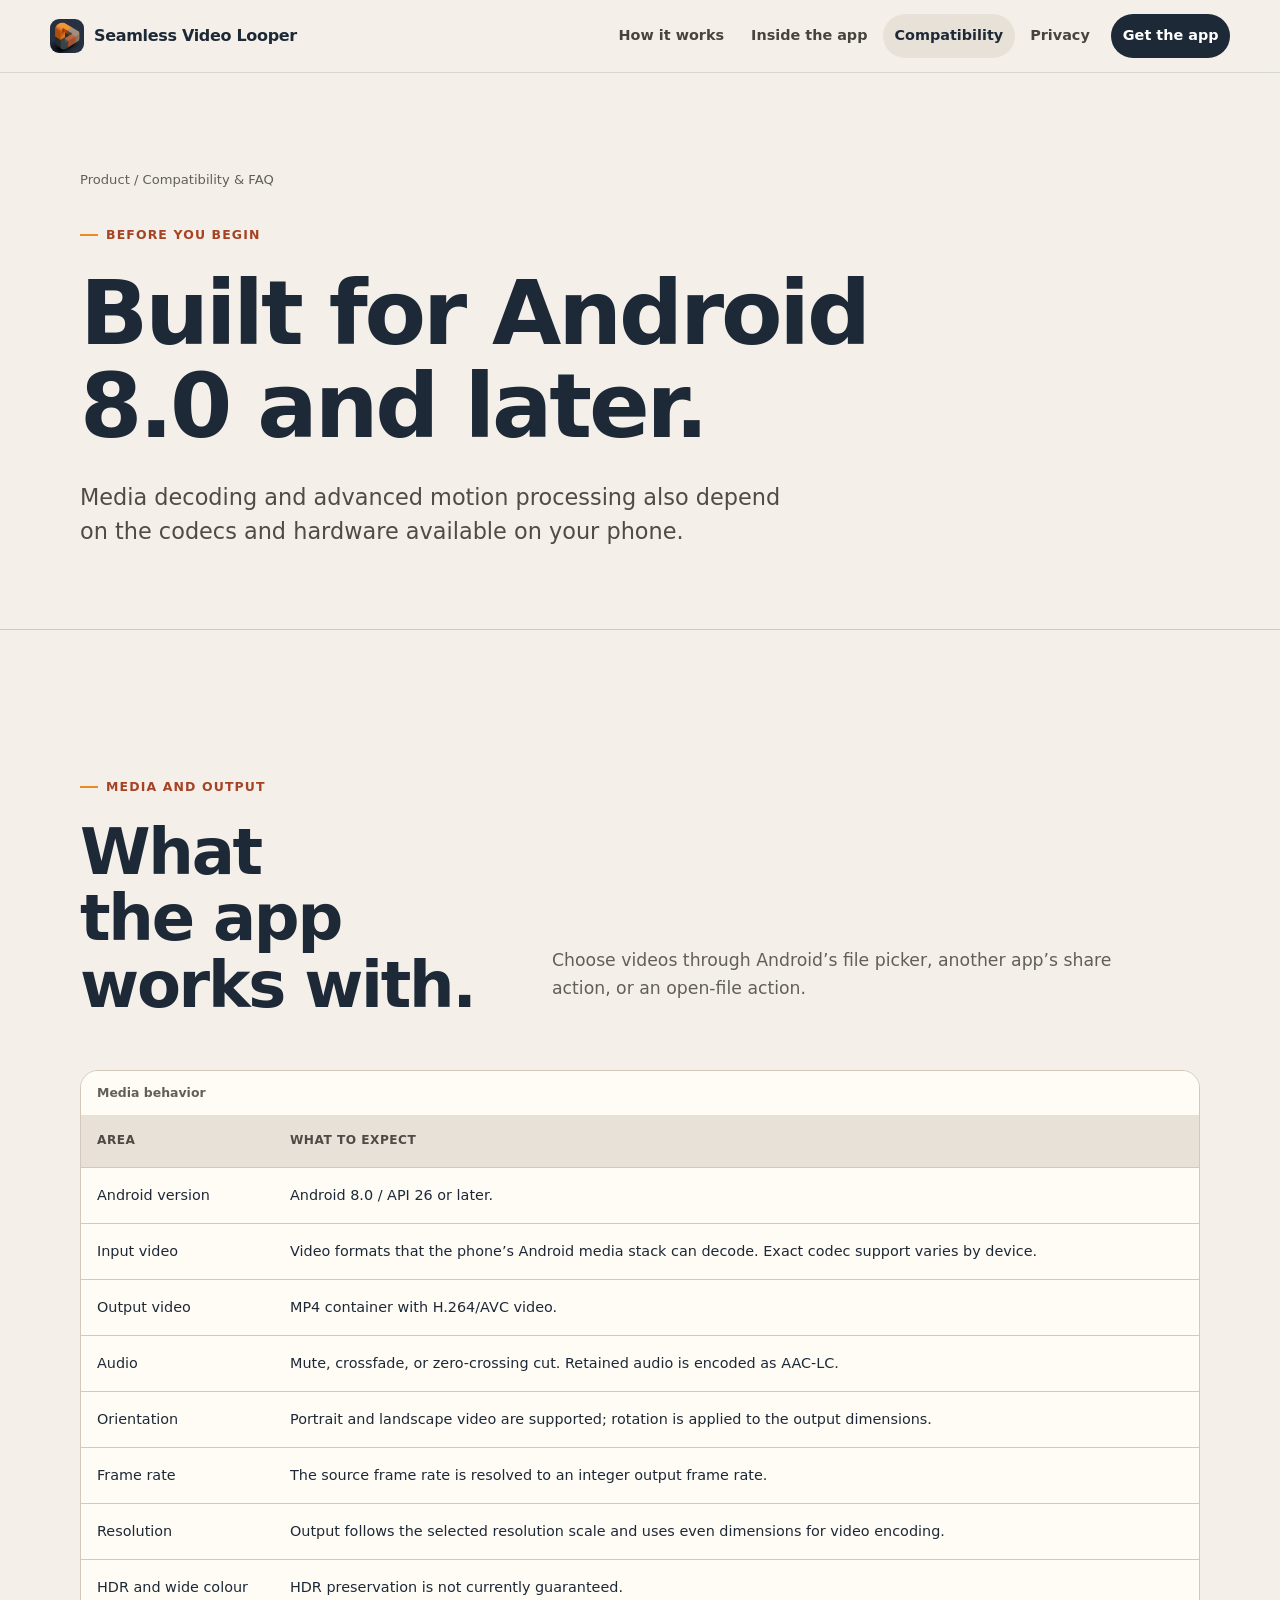
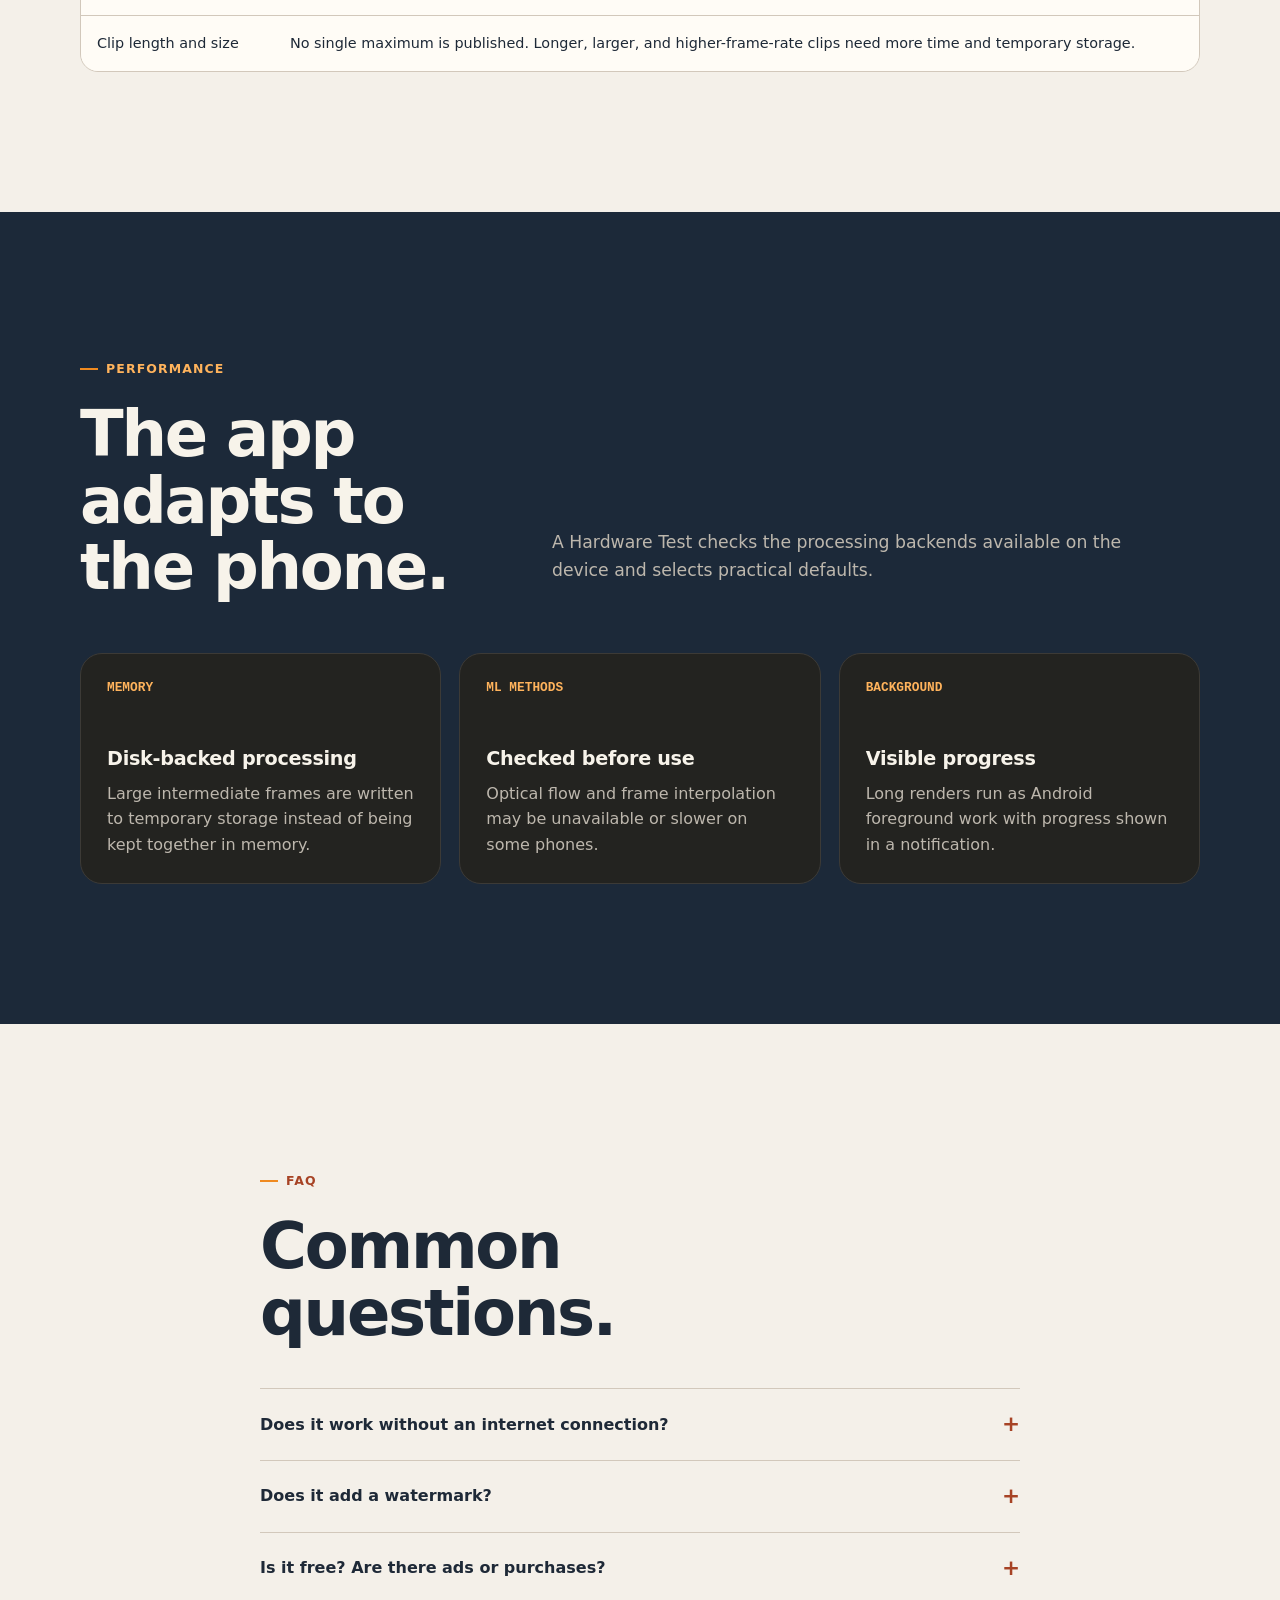
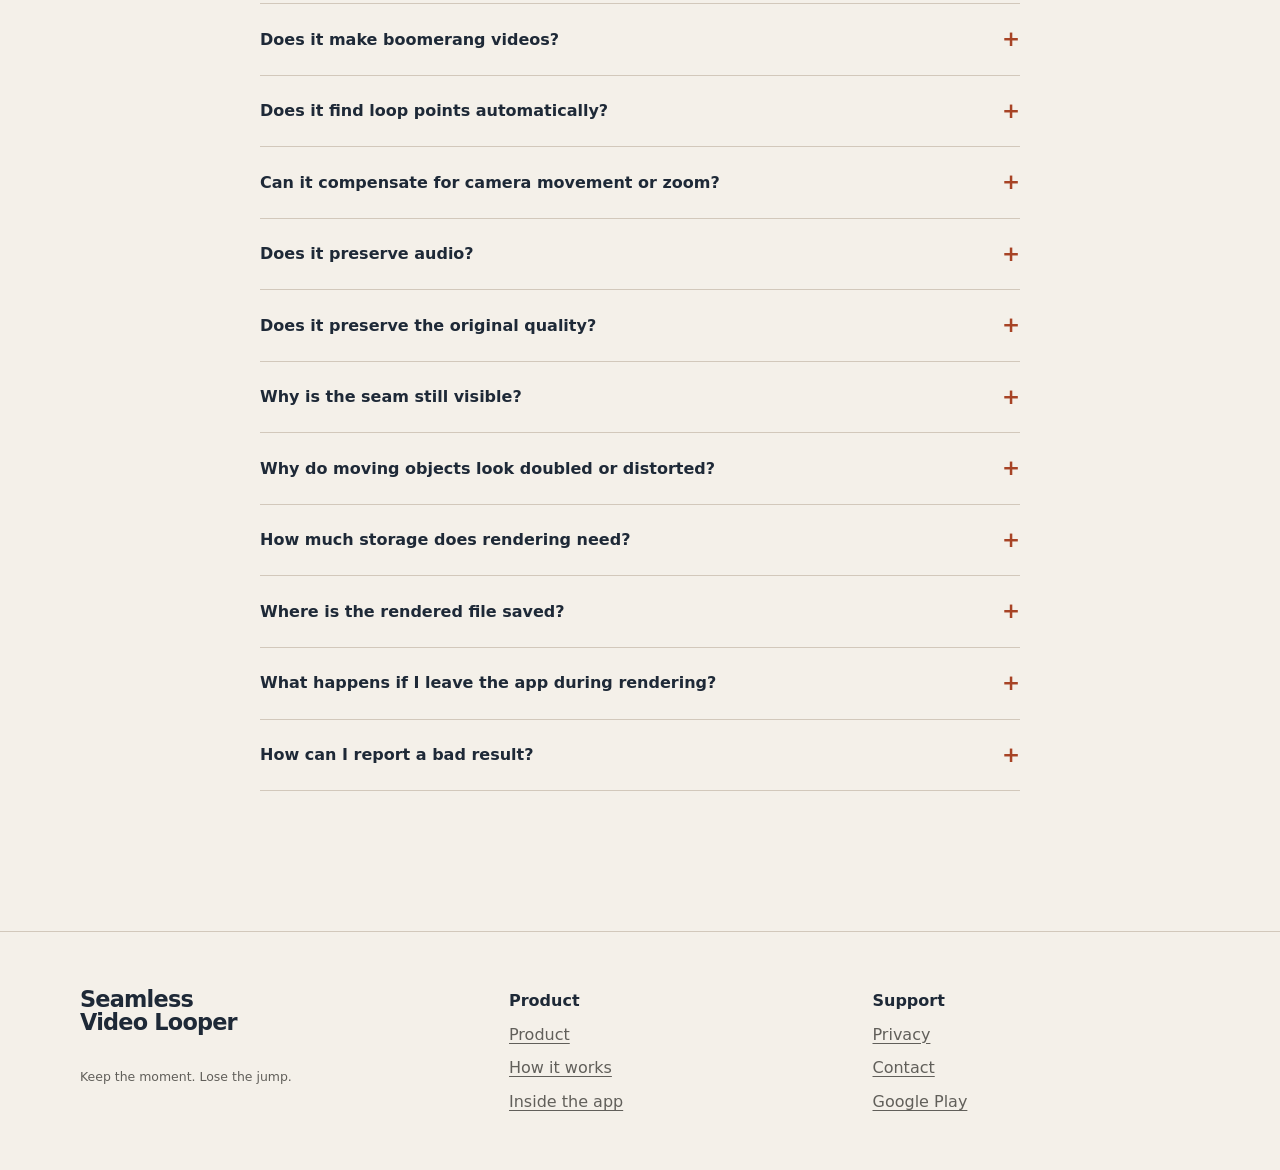
==== compatibility/index.html @ 2ad51dd4 "Build product-focused Seamless Video Looper site" ====
<!doctype html>
<html lang="en">
<head>
  <meta charset="utf-8"><meta name="viewport" content="width=device-width,initial-scale=1">
  <title>Android Video Loop Maker Compatibility and FAQ</title>
  <meta name="description" content="Requirements and answers for an offline Android seamless video loop maker: formats, watermark, audio, camera movement, quality, storage, and rendering.">
  <link rel="canonical" href="https://seamlessvideolooper.github.io/compatibility/">
  <meta property="og:type" content="website"><meta property="og:title" content="Seamless Video Looper compatibility and FAQ"><meta property="og:description" content="Android requirements, media behavior, output, and common questions."><meta property="og:image" content="https://seamlessvideolooper.github.io/assets/social-preview.png">
  <link rel="icon" href="/assets/icon.png"><link rel="stylesheet" href="/assets/site.css">
  <script type="application/ld+json">{"@context":"https://schema.org","@graph":[{"@type":"FAQPage","mainEntity":[{"@type":"Question","name":"Does Seamless Video Looper work without internet?","acceptedAnswer":{"@type":"Answer","text":"Video analysis, loop search, blending, and rendering run on the phone. Network access is used for feedback, crash reports, Hardware Test reports, and a technical result record when a render is shared."}},{"@type":"Question","name":"Does it make boomerang videos?","acceptedAnswer":{"@type":"Answer","text":"No. It creates a forward-playing clip whose selected end returns to its selected beginning."}},{"@type":"Question","name":"Does it preserve the original quality?","acceptedAnswer":{"@type":"Answer","text":"The output is re-encoded as H.264 video in an MP4 container, so compression is applied again."}},{"@type":"Question","name":"Why is the seam still visible?","acceptedAnswer":{"@type":"Answer","text":"Strong foreground motion, occlusion, lighting change, or large camera movement can leave no clean endpoint pair. Try another candidate, a shorter blend, or a simpler section of the clip."}}]},{"@type":"BreadcrumbList","itemListElement":[{"@type":"ListItem","position":1,"name":"Product","item":"https://seamlessvideolooper.github.io/"},{"@type":"ListItem","position":2,"name":"Compatibility and FAQ","item":"https://seamlessvideolooper.github.io/compatibility/"}]}]}</script>
</head>
<body>
<a class="skip-link" href="#main">Skip to content</a><header class="site-header"><nav class="nav" aria-label="Primary"><a class="brand" href="/"><img src="/assets/icon.png" alt=""><span>Seamless Video Looper</span></a><div class="nav-links"><a href="/how-it-works/">How it works</a><a href="/examples/">Inside the app</a><a href="/compatibility/" aria-current="page">Compatibility</a><a href="/privacy/">Privacy</a><a class="nav-cta" href="https://play.google.com/store/apps/details?id=com.seamlessvideolooper.android">Get the app</a></div></nav></header>
<main id="main">
  <header class="page-hero"><div class="wrap"><p class="breadcrumb"><a href="/">Product</a> / Compatibility &amp; FAQ</p><span class="eyebrow">Before you begin</span><h1>Built for Android 8.0 and later.</h1><p class="lede">Media decoding and advanced motion processing also depend on the codecs and hardware available on your phone.</p></div></header>

  <section class="section"><div class="wrap"><div class="section-head"><div><span class="eyebrow">Media and output</span><h2>What the app works with.</h2></div><p class="section-intro">Choose videos through Android’s file picker, another app’s share action, or an open-file action.</p></div><div class="table-wrap"><table><caption>Media behavior</caption><thead><tr><th>Area</th><th>What to expect</th></tr></thead><tbody>
    <tr><td>Android version</td><td>Android 8.0 / API 26 or later.</td></tr>
    <tr><td>Input video</td><td>Video formats that the phone’s Android media stack can decode. Exact codec support varies by device.</td></tr>
    <tr><td>Output video</td><td>MP4 container with H.264/AVC video.</td></tr>
    <tr><td>Audio</td><td>Mute, crossfade, or zero-crossing cut. Retained audio is encoded as AAC-LC.</td></tr>
    <tr><td>Orientation</td><td>Portrait and landscape video are supported; rotation is applied to the output dimensions.</td></tr>
    <tr><td>Frame rate</td><td>The source frame rate is resolved to an integer output frame rate.</td></tr>
    <tr><td>Resolution</td><td>Output follows the selected resolution scale and uses even dimensions for video encoding.</td></tr>
    <tr><td>HDR and wide colour</td><td>HDR preservation is not currently guaranteed.</td></tr>
    <tr><td>Clip length and size</td><td>No single maximum is published. Longer, larger, and higher-frame-rate clips need more time and temporary storage.</td></tr>
  </tbody></table></div></div></section>

  <section class="section dark"><div class="wrap"><div class="section-head"><div><span class="eyebrow">Performance</span><h2>The app adapts to the phone.</h2></div><p class="section-intro">A Hardware Test checks the processing backends available on the device and selects practical defaults.</p></div><div class="grid-3"><article class="card"><span class="number">MEMORY</span><h3>Disk-backed processing</h3><p>Large intermediate frames are written to temporary storage instead of being kept together in memory.</p></article><article class="card"><span class="number">ML METHODS</span><h3>Checked before use</h3><p>Optical flow and frame interpolation may be unavailable or slower on some phones.</p></article><article class="card"><span class="number">BACKGROUND</span><h3>Visible progress</h3><p>Long renders run as Android foreground work with progress shown in a notification.</p></article></div></div></section>

  <section class="section" id="faq"><div class="narrow"><span class="eyebrow">FAQ</span><h2 style="margin-bottom:42px">Common questions.</h2><div class="faq">
    <details><summary>Does it work without an internet connection?</summary><p>Video analysis, loop search, blending, and rendering run on your phone. Network access is used for feedback, crash reports, Hardware Test reports, and a technical result record when you share a render.</p></details>
    <details><summary>Does it add a watermark?</summary><p>No. Renders do not include an app watermark.</p></details>
    <details><summary>Is it free? Are there ads or purchases?</summary><p>The current Google Play release is free, with no ads, subscription, or in-app purchase flow.</p></details>
    <details><summary>Does it make boomerang videos?</summary><p>No. A boomerang reverses the footage. Seamless Video Looper keeps the result moving forward from the chosen end back to the chosen beginning.</p></details>
    <details><summary>Does it find loop points automatically?</summary><p>Yes. Easy mode searches automatically and can prepare up to four candidates. Advanced mode also lets you define a custom cut.</p></details>
    <details><summary>Can it compensate for camera movement or zoom?</summary><p>Yes. Seam alignment can correct horizontal and vertical shift, zoom, or both. Camera drift can be preserved with Dance or reduced with Lock.</p></details>
    <details><summary>Does it preserve audio?</summary><p>Choose Mute, Crossfade, or Zero-crossing cut. Retained audio is processed and encoded as AAC.</p></details>
    <details><summary>Does it preserve the original quality?</summary><p>The result is re-encoded as H.264 video, so compression is applied again. Resolution may also be scaled by your settings or device profile.</p></details>
    <details><summary>Why is the seam still visible?</summary><p>Try another candidate or a shorter blend. Fast crossings, occlusion, lighting changes, and large camera moves can make every possible handoff visible.</p></details>
    <details><summary>Why do moving objects look doubled or distorted?</summary><p>Crossfades can ghost moving objects. Motion warping and interpolation can bend detail when objects overlap, uncover the background, or move unpredictably.</p></details>
    <details><summary>How much storage does rendering need?</summary><p>It depends on clip length, resolution, frame rate, and settings. The app creates temporary extracted and synthesized frames as well as the final encoded file.</p></details>
    <details><summary>Where is the rendered file saved?</summary><p>The result is created in the app’s private cache, then offered through Android’s share sheet. Choose a storage provider or another app as the destination.</p></details>
    <details><summary>What happens if I leave the app during rendering?</summary><p>Rendering continues as foreground work with a progress notification. You can cancel it from the app or notification.</p></details>
    <details><summary>How can I report a bad result?</summary><p>Use Send Feedback in the app. You can review the included context and decide whether to attach a screenshot.</p></details>
  </div></div></section>
</main>
<footer class="site-footer"><div class="wrap"><div class="footer-grid"><div><h2>Seamless Video Looper</h2><p class="fine">Keep the moment. Lose the jump.</p></div><div class="footer-links"><strong>Product</strong><a href="/">Product</a><a href="/how-it-works/">How it works</a><a href="/examples/">Inside the app</a></div><div class="footer-links"><strong>Support</strong><a href="/privacy/">Privacy</a><a href="mailto:scintech.dev@gmail.com">Contact</a><a href="https://play.google.com/store/apps/details?id=com.seamlessvideolooper.android">Google Play</a></div></div></div></footer>
</body></html>
---- assets/site.css ----
:root {
  --ink: #1e2937;
  --muted: #615f5a;
  --paper: #f4f0e9;
  --surface: #fffcf6;
  --surface-2: #e8e1d7;
  --line: #d2c8bb;
  --accent: #ef8a20;
  --accent-dark: #a74325;
  --green: #315f4f;
  --yellow: #efb956;
  --radius: 22px;
  --shadow: 0 20px 60px rgba(39, 32, 23, .09);
  font-family: Inter, ui-sans-serif, system-ui, -apple-system, BlinkMacSystemFont, "Segoe UI", sans-serif;
  color: var(--ink);
  background: var(--paper);
  font-synthesis: none;
}

* { box-sizing: border-box; }
html { scroll-behavior: smooth; }
body { margin: 0; min-width: 320px; background: var(--paper); line-height: 1.6; }
img, svg { display: block; max-width: 100%; }
a { color: inherit; text-underline-offset: .18em; }
p { margin: 0 0 1rem; }
h1, h2, h3 { margin: 0; line-height: 1.04; letter-spacing: -.035em; text-wrap: balance; }
h1 { font-size: clamp(3.2rem, 8vw, 7.6rem); max-width: 12ch; }
h2 { font-size: clamp(2.1rem, 5vw, 4.6rem); max-width: 15ch; }
h3 { font-size: 1.2rem; letter-spacing: -.015em; }
:focus-visible { outline: 3px solid #fff; outline-offset: 2px; box-shadow: 0 0 0 6px var(--ink); border-radius: 4px; }
.skip-link { position: fixed; top: 8px; left: 8px; z-index: 100; transform: translateY(-150%); padding: .7rem 1rem; background: var(--ink); color: white; }
.skip-link:focus { transform: none; }

.site-header { position: sticky; top: 0; z-index: 30; border-bottom: 1px solid rgba(30,41,55,.12); background: rgba(244,240,233,.92); backdrop-filter: blur(14px); }
.nav { width: min(1180px, calc(100% - 32px)); min-height: 72px; margin: auto; display: flex; align-items: center; justify-content: space-between; gap: 24px; }
.brand { display: inline-flex; align-items: center; gap: 10px; font-weight: 760; text-decoration: none; letter-spacing: -.02em; white-space: nowrap; }
.brand img { width: 34px; height: 34px; border-radius: 9px; }
.nav-links { display: flex; align-items: center; gap: 4px; }
.nav-links a { padding: .65rem .72rem; color: #47443f; text-decoration: none; font-size: .9rem; font-weight: 650; border-radius: 999px; }
.nav-links a:hover, .nav-links a[aria-current="page"] { background: var(--surface-2); color: var(--ink); }
.nav-cta { background: var(--ink) !important; color: #fff !important; margin-left: 6px; }

.wrap { width: min(1120px, calc(100% - 40px)); margin-inline: auto; }
.narrow { width: min(760px, calc(100% - 40px)); margin-inline: auto; }
.hero { min-height: calc(100svh - 72px); display: grid; grid-template-columns: 1.1fr .9fr; gap: clamp(32px, 7vw, 100px); align-items: center; padding-block: 72px; }
.eyebrow { display: inline-flex; align-items: center; gap: 8px; margin-bottom: 22px; color: var(--accent-dark); font-size: .78rem; font-weight: 800; letter-spacing: .09em; text-transform: uppercase; }
.eyebrow::before { content: ""; width: 18px; height: 2px; background: var(--accent); }
.lede { max-width: 620px; margin-top: 28px; color: #4f4b45; font-size: clamp(1.1rem, 2vw, 1.4rem); line-height: 1.5; }
.hero-actions { display: flex; flex-wrap: wrap; gap: 12px; margin-top: 30px; }
.button { min-height: 50px; display: inline-flex; align-items: center; justify-content: center; gap: 9px; padding: .8rem 1.15rem; border: 1px solid var(--ink); border-radius: 999px; text-decoration: none; font-weight: 750; }
.button.primary { background: var(--accent); border-color: var(--accent); color: #190b07; }
.button.secondary { background: transparent; }
.proof-line { display: flex; flex-wrap: wrap; gap: 8px 18px; margin-top: 28px; color: var(--muted); font-size: .85rem; }
.proof-line span::before { content: "✓"; margin-right: 7px; color: var(--green); font-weight: 900; }
.device-stage { position: relative; min-height: 650px; display: grid; place-items: center; }
.device-stage::before { content: ""; position: absolute; inset: 6% 0; border-radius: 50%; background: var(--accent); opacity: .13; filter: blur(1px); transform: rotate(-8deg); }
.phone { position: relative; width: min(320px, 82vw); border: 9px solid #1c2939; border-radius: 46px; overflow: hidden; background: #111; box-shadow: 0 28px 80px rgba(20,15,10,.28); transform: rotate(3deg); }
.phone img { width: 100%; height: auto; object-fit: cover; }
.note-pin { position: absolute; right: 0; bottom: 10%; width: 220px; padding: 16px; border: 1px solid var(--line); border-radius: 16px; background: var(--surface); box-shadow: var(--shadow); font-size: .82rem; transform: rotate(-2deg); }
.note-pin strong { display: block; margin-bottom: 3px; }

.section { padding-block: clamp(72px, 11vw, 140px); }
.section.tight { padding-block: 64px; }
.section-head { display: grid; grid-template-columns: .8fr 1.2fr; gap: 40px; margin-bottom: 52px; align-items: end; }
.section-intro { max-width: 620px; color: var(--muted); font-size: 1.08rem; }
.dark { background: #1c2939; color: #f7f3ea; }
.dark .section-intro, .dark .muted { color: #bdb7ad; }
.dark .eyebrow, .dark .card .number { color: #ffb35c; }
.coral { background: #c96b49; }

.moment-banner { position: relative; min-height: 560px; display: grid; overflow: hidden; background: #121b26; color: #fff7ec; }
.moment-banner img { grid-area: 1/1; width: 100%; height: 100%; object-fit: cover; }
.moment-copy { grid-area: 1/1; z-index: 2; align-self: center; width: min(1120px, calc(100% - 40px)); margin: auto; }
.moment-copy h2 { max-width: 9ch; font-size: clamp(3rem, 7vw, 6.5rem); }
.moment-copy p { max-width: 470px; margin-top: 20px; color: #d3c9bb; font-size: 1.08rem; }
.moment-label { position: absolute; right: 20px; bottom: 18px; z-index: 3; color: #bcb2a5; font-size: .72rem; }

.grid-3 { display: grid; grid-template-columns: repeat(3, 1fr); gap: 18px; }
.grid-2 { display: grid; grid-template-columns: repeat(2, 1fr); gap: 18px; }
.card { min-height: 220px; padding: 26px; border: 1px solid var(--line); border-radius: var(--radius); background: var(--surface); }
.card .number { display: block; margin-bottom: 54px; color: var(--accent-dark); font: 700 .8rem ui-monospace, SFMono-Regular, Menlo, monospace; }
.card p { margin: 12px 0 0; color: var(--muted); }
.dark .card { border-color: #3c3a36; background: #232320; }
.dark .card p { color: #bdb7ad; }
.method-card { display: flex; min-height: 310px; flex-direction: column; justify-content: space-between; }
.method-icon { height: 92px; display: flex; align-items: center; gap: 7px; }
.frame { width: 48px; height: 62px; border: 2px solid currentColor; border-radius: 6px; position: relative; }
.frame::after { content: ""; position: absolute; left: 8px; right: 8px; top: 30px; border-top: 2px solid currentColor; transform: rotate(-15deg); }
.arrow { color: var(--accent); font-size: 1.55rem; font-weight: 900; }
.tag { display: inline-flex; width: fit-content; align-items: center; gap: 7px; padding: .35rem .65rem; border-radius: 999px; background: var(--surface-2); font-size: .74rem; font-weight: 800; text-transform: uppercase; letter-spacing: .05em; }
.dark .tag { background: #34332f; }

.steps { counter-reset: step; display: grid; gap: 0; }
.step { counter-increment: step; display: grid; grid-template-columns: 90px 1fr; gap: 24px; padding: 36px 0; border-top: 1px solid var(--line); }
.step::before { content: "0" counter(step); color: var(--accent-dark); font: 800 .86rem ui-monospace, SFMono-Regular, Menlo, monospace; }
.step p { max-width: 650px; color: var(--muted); margin-top: 8px; }

.callout { padding: clamp(28px, 5vw, 56px); border-radius: 30px; background: var(--yellow); color: #231b0e; }
.callout h2 { max-width: 18ch; }
.callout p { max-width: 660px; margin-top: 20px; color: #55441f; }
.limitations { display: grid; grid-template-columns: 1fr 1fr; gap: 42px; align-items: start; }
.checklist { list-style: none; padding: 0; margin: 0; }
.checklist li { padding: 14px 0 14px 30px; border-bottom: 1px solid var(--line); position: relative; }
.checklist li::before { content: "—"; position: absolute; left: 0; color: var(--accent); font-weight: 900; }

.page-hero { padding: 96px 0 64px; border-bottom: 1px solid var(--line); }
.page-hero h1 { font-size: clamp(3rem, 7vw, 6.5rem); max-width: 13ch; }
.page-hero .lede { max-width: 720px; }
.breadcrumb { margin-bottom: 28px; color: var(--muted); font-size: .82rem; }
.breadcrumb a { text-decoration: none; }
.verified { display: grid; grid-template-columns: repeat(4, 1fr); gap: 1px; margin-top: 44px; border: 1px solid var(--line); border-radius: 16px; overflow: hidden; background: var(--line); }
.verified div { padding: 16px; background: var(--surface); }
.verified dt { color: var(--muted); font-size: .72rem; font-weight: 800; text-transform: uppercase; letter-spacing: .05em; }
.verified dd { margin: 6px 0 0; font-size: .9rem; font-weight: 700; }

.pipeline { display: grid; grid-template-columns: repeat(4, 1fr); gap: 12px; margin-top: 36px; }
.pipeline > div { padding: 24px 18px; border-radius: 16px; background: var(--surface); border: 1px solid var(--line); position: relative; }
.pipeline > div:not(:last-child)::after { content: "→"; position: absolute; right: -13px; top: 45%; z-index: 2; width: 24px; height: 24px; display: grid; place-items: center; border-radius: 50%; background: var(--accent); font-weight: 900; }
.pipeline small { display: block; margin-bottom: 12px; color: var(--accent-dark); font-weight: 800; }
.definition { display: grid; grid-template-columns: 200px 1fr; gap: 30px; padding: 28px 0; border-top: 1px solid var(--line); }
.definition p { color: var(--muted); }

.example-placeholder { padding: 28px; border: 1px dashed #aaa298; border-radius: var(--radius); background: rgba(255,255,255,.3); }
.example-placeholder strong { display: block; margin-bottom: 7px; }
.shot-grid { display: grid; grid-template-columns: repeat(3, 1fr); gap: 24px; }
.shot { margin: 0; }
.shot img { width: 100%; border-radius: 24px; box-shadow: var(--shadow); background: #151515; }
.shot figcaption { margin-top: 12px; color: var(--muted); font-size: .84rem; }

.table-wrap { overflow-x: auto; border: 1px solid var(--line); border-radius: 18px; }
table { width: 100%; border-collapse: collapse; background: var(--surface); font-size: .9rem; }
caption { padding: 12px 16px; background: var(--surface); color: var(--muted); text-align: left; font-size: .78rem; font-weight: 700; }
th, td { padding: 16px; border-bottom: 1px solid var(--line); text-align: left; vertical-align: top; }
th { color: #4e4a44; background: var(--surface-2); font-size: .76rem; text-transform: uppercase; letter-spacing: .04em; }
tr:last-child td { border-bottom: 0; }
.status { font-weight: 800; }
.status.yes { color: var(--green); }
.status.partial { color: #855d08; }
.status.unknown { color: var(--muted); }

.faq { border-top: 1px solid var(--line); }
details { border-bottom: 1px solid var(--line); }
summary { min-height: 64px; display: flex; align-items: center; justify-content: space-between; gap: 20px; padding: 18px 0; cursor: pointer; font-weight: 750; list-style: none; }
summary::-webkit-details-marker { display: none; }
summary::after { content: "+"; color: var(--accent-dark); font-size: 1.35rem; }
details[open] summary::after { content: "−"; }
details p { max-width: 720px; padding: 0 0 22px; color: var(--muted); }

.privacy-flow { display: grid; grid-template-columns: repeat(4, 1fr); gap: 14px; }
.privacy-flow .card { min-height: 250px; }
.privacy-flow .card:first-child { border-top: 5px solid var(--green); }
.privacy-flow .card:nth-child(2) { border-top: 5px solid var(--yellow); }
.privacy-flow .card:nth-child(3) { border-top: 5px solid var(--accent); }

.site-footer { padding: 56px 0; border-top: 1px solid var(--line); }
.footer-grid { display: grid; grid-template-columns: 1.2fr 1fr 1fr; gap: 36px; }
.footer-grid h2 { font-size: 1.4rem; }
.footer-links { display: grid; gap: 8px; align-content: start; }
.footer-links a { color: var(--muted); }
.fine { margin-top: 32px; color: var(--muted); font-size: .78rem; }

@media (max-width: 860px) {
  .nav { min-height: auto; padding: 12px 0; align-items: flex-start; }
  .brand span { display: none; }
  .nav-links { flex-wrap: wrap; justify-content: flex-end; }
  .nav-links a { padding: .5rem .58rem; font-size: .78rem; }
  .nav-cta { display: none; }
  .hero { grid-template-columns: 1fr; padding-top: 72px; }
  .device-stage { min-height: 560px; }
  .section-head, .limitations { grid-template-columns: 1fr; }
  .grid-3, .shot-grid, .privacy-flow { grid-template-columns: 1fr; }
  .grid-2 { grid-template-columns: 1fr; }
  .pipeline { grid-template-columns: 1fr 1fr; }
  .pipeline > div::after { display: none !important; }
  .verified { grid-template-columns: 1fr 1fr; }
  .footer-grid { grid-template-columns: 1fr; }
}

@media (max-width: 520px) {
  .wrap, .narrow { width: min(100% - 28px, 1120px); }
  .nav { width: min(100% - 22px, 1180px); flex-wrap: wrap; gap: 6px; }
  .nav-links { width: 100%; justify-content: flex-start; flex-wrap: nowrap; overflow-x: auto; scrollbar-width: thin; }
  .nav-links a { flex: 0 0 auto; }
  .note-pin { right: -4px; width: 178px; }
  .pipeline, .verified { grid-template-columns: 1fr; }
  .step, .definition { grid-template-columns: 1fr; gap: 8px; }
  .section { padding-block: 72px; }
}

@media (prefers-reduced-motion: reduce) {
  html { scroll-behavior: auto; }
  *, *::before, *::after { animation-duration: .001ms !important; animation-iteration-count: 1 !important; transition-duration: .001ms !important; }
  .phone, .note-pin { transform: none; }
}

@media (prefers-contrast: more) {
  :root { --muted: #3f3d38; --line: #807a70; }
  .button { border-width: 2px; }
}
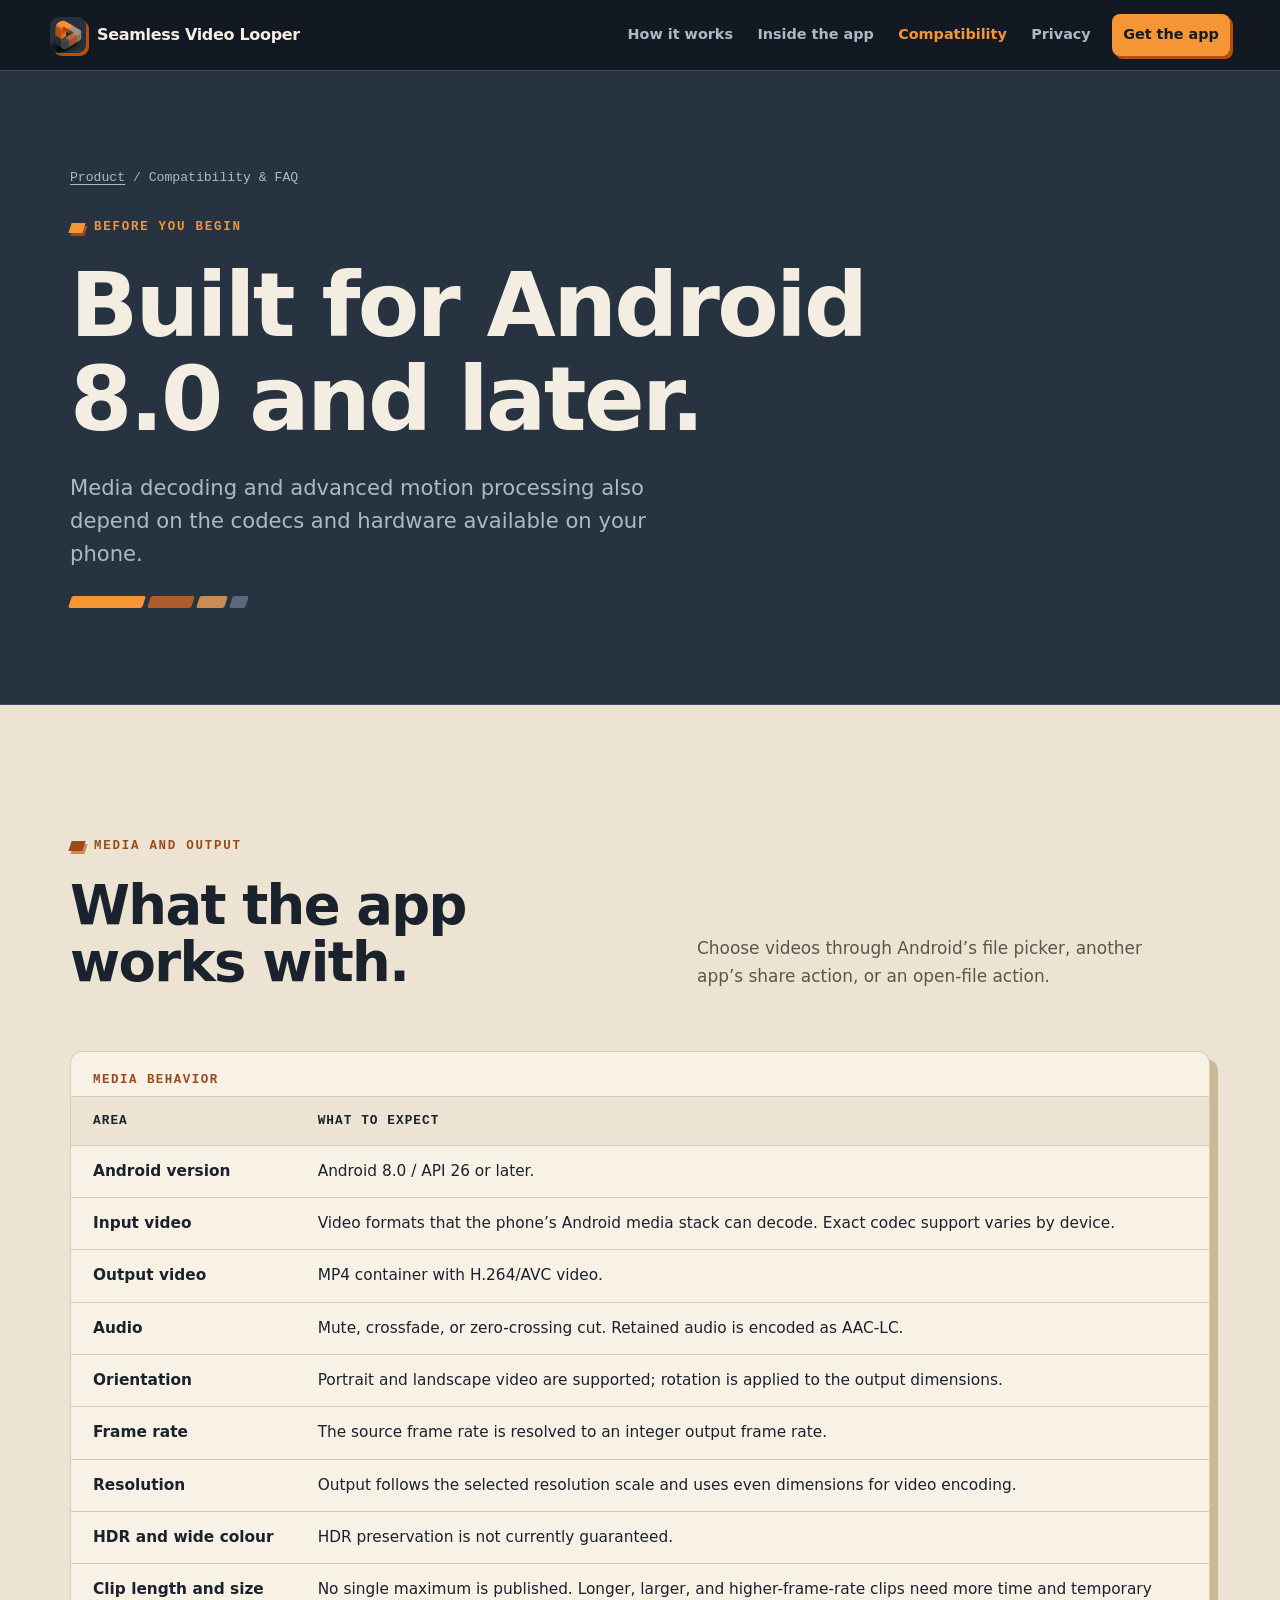
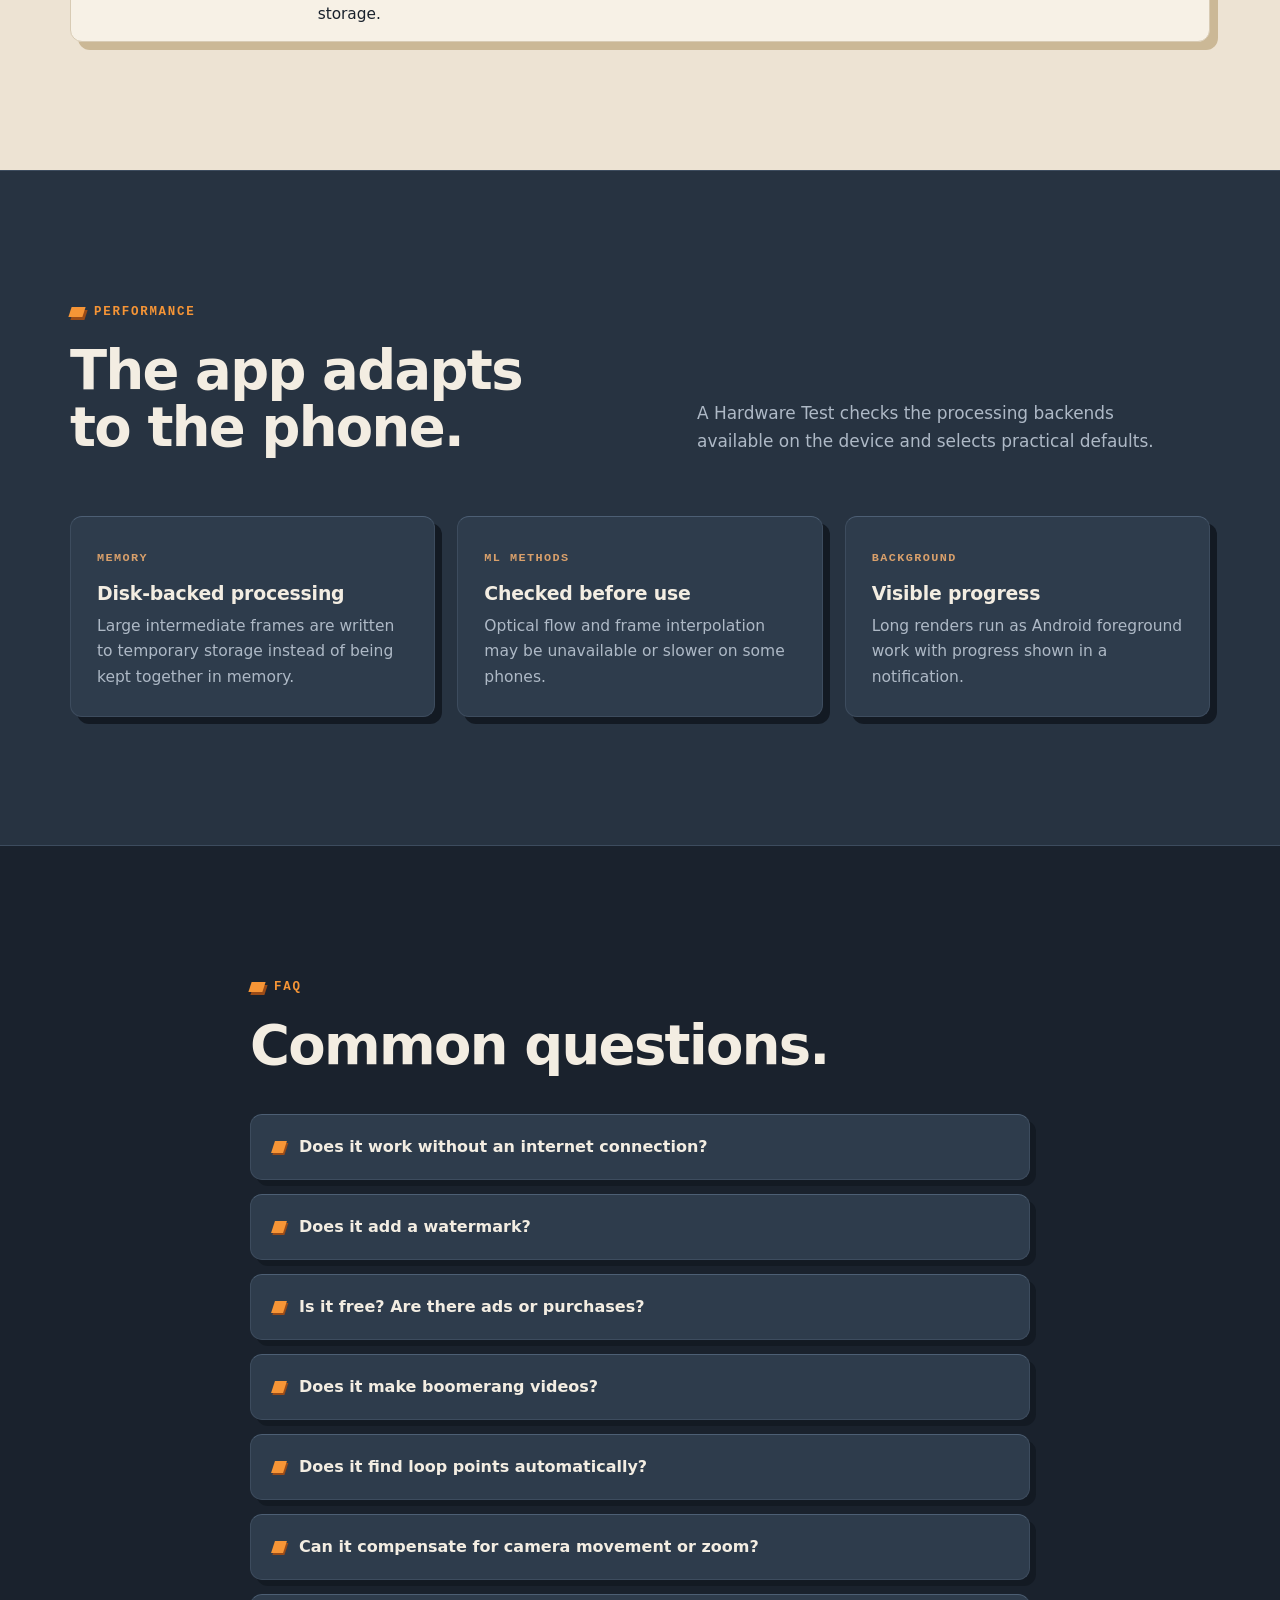
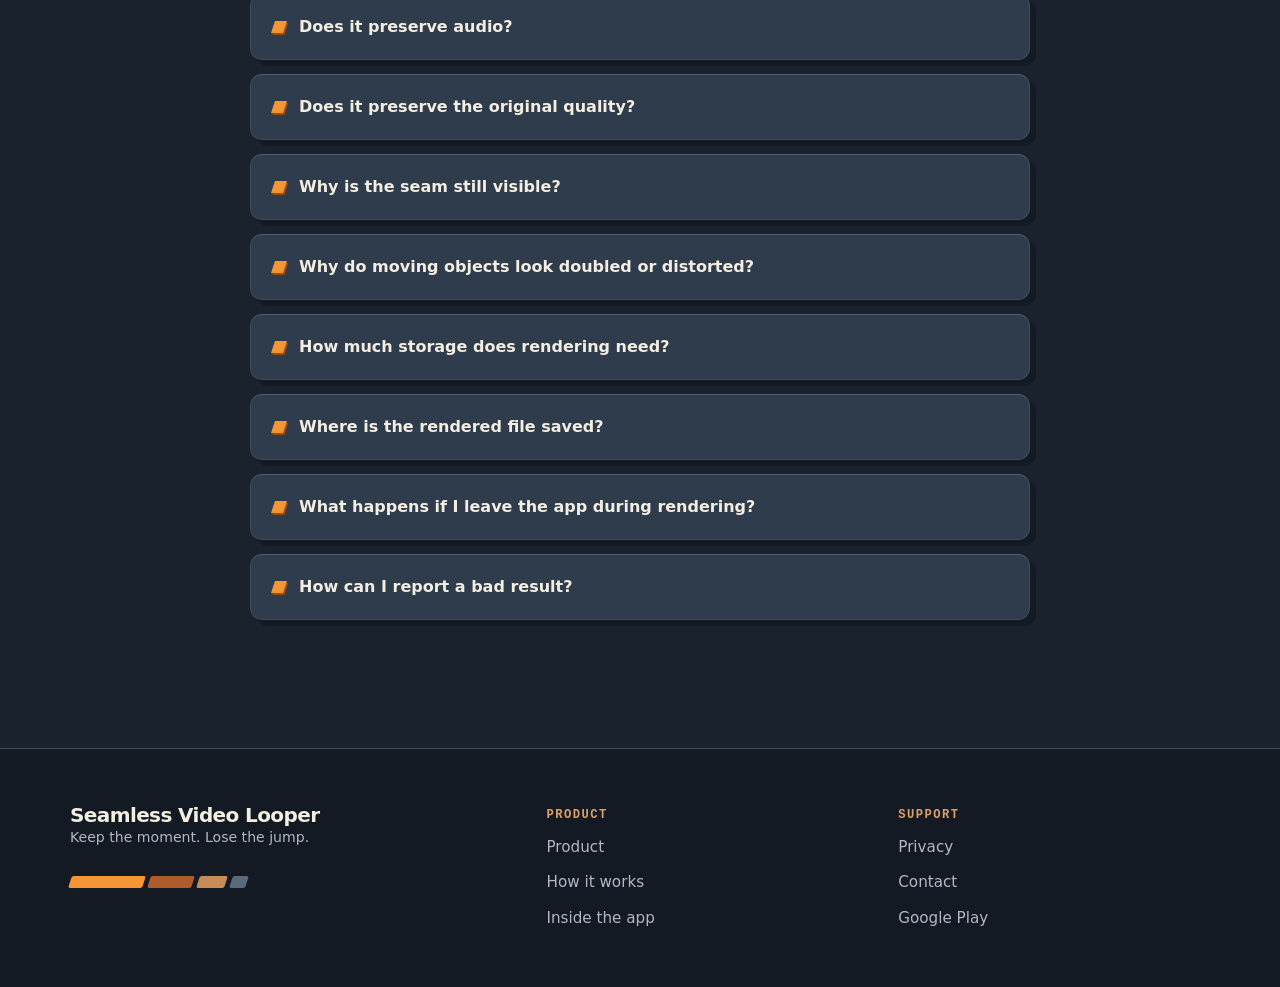
==== commit 856b626d: "site: publish v2 design as the live site Replaces the placeholder landing page with the full v2 mark" ====
--- a/compatibility/index.html
+++ b/compatibility/index.html
@@ -1,49 +1,119 @@
 <!doctype html>
 <html lang="en">
 <head>
-  <meta charset="utf-8"><meta name="viewport" content="width=device-width,initial-scale=1">
-  <title>Android Video Loop Maker Compatibility and FAQ</title>
-  <meta name="description" content="Requirements and answers for an offline Android seamless video loop maker: formats, watermark, audio, camera movement, quality, storage, and rendering.">
+  <meta charset="utf-8">
+  <meta name="viewport" content="width=device-width,initial-scale=1">
+  <title>Seamless Video Looper — Compatibility and FAQ</title>
+  <meta name="description" content="Android requirements and answers for Seamless Video Looper: formats, watermark, audio, camera movement, quality, storage, and rendering.">
   <link rel="canonical" href="https://seamlessvideolooper.github.io/compatibility/">
-  <meta property="og:type" content="website"><meta property="og:title" content="Seamless Video Looper compatibility and FAQ"><meta property="og:description" content="Android requirements, media behavior, output, and common questions."><meta property="og:image" content="https://seamlessvideolooper.github.io/assets/social-preview.png">
-  <link rel="icon" href="/assets/icon.png"><link rel="stylesheet" href="/assets/site.css">
+  <meta property="og:type" content="website">
+  <meta property="og:title" content="Seamless Video Looper compatibility and FAQ">
+  <meta property="og:description" content="Android requirements, media behavior, output, and common questions.">
+  <meta property="og:url" content="https://seamlessvideolooper.github.io/compatibility/">
+  <meta property="og:image" content="https://seamlessvideolooper.github.io/assets/social-preview.jpg">
+  <meta name="twitter:card" content="summary_large_image">
+  <link rel="icon" href="/assets/icon.png">
+  <link rel="stylesheet" href="/assets/site.css">
   <script type="application/ld+json">{"@context":"https://schema.org","@graph":[{"@type":"FAQPage","mainEntity":[{"@type":"Question","name":"Does Seamless Video Looper work without internet?","acceptedAnswer":{"@type":"Answer","text":"Video analysis, loop search, blending, and rendering run on the phone. Network access is used for feedback, crash reports, Hardware Test reports, and a technical result record when a render is shared."}},{"@type":"Question","name":"Does it make boomerang videos?","acceptedAnswer":{"@type":"Answer","text":"No. It creates a forward-playing clip whose selected end returns to its selected beginning."}},{"@type":"Question","name":"Does it preserve the original quality?","acceptedAnswer":{"@type":"Answer","text":"The output is re-encoded as H.264 video in an MP4 container, so compression is applied again."}},{"@type":"Question","name":"Why is the seam still visible?","acceptedAnswer":{"@type":"Answer","text":"Strong foreground motion, occlusion, lighting change, or large camera movement can leave no clean endpoint pair. Try another candidate, a shorter blend, or a simpler section of the clip."}}]},{"@type":"BreadcrumbList","itemListElement":[{"@type":"ListItem","position":1,"name":"Product","item":"https://seamlessvideolooper.github.io/"},{"@type":"ListItem","position":2,"name":"Compatibility and FAQ","item":"https://seamlessvideolooper.github.io/compatibility/"}]}]}</script>
 </head>
 <body>
-<a class="skip-link" href="#main">Skip to content</a><header class="site-header"><nav class="nav" aria-label="Primary"><a class="brand" href="/"><img src="/assets/icon.png" alt=""><span>Seamless Video Looper</span></a><div class="nav-links"><a href="/how-it-works/">How it works</a><a href="/examples/">Inside the app</a><a href="/compatibility/" aria-current="page">Compatibility</a><a href="/privacy/">Privacy</a><a class="nav-cta" href="https://play.google.com/store/apps/details?id=com.seamlessvideolooper.android">Get the app</a></div></nav></header>
-<main id="main">
-  <header class="page-hero"><div class="wrap"><p class="breadcrumb"><a href="/">Product</a> / Compatibility &amp; FAQ</p><span class="eyebrow">Before you begin</span><h1>Built for Android 8.0 and later.</h1><p class="lede">Media decoding and advanced motion processing also depend on the codecs and hardware available on your phone.</p></div></header>
+  <a class="skip-link" href="#main">Skip to content</a>
+  <header class="site-header">
+    <nav class="nav" aria-label="Primary">
+      <a class="brand" href="/"><img src="/assets/icon.png" alt=""><span>Seamless Video Looper</span></a>
+      <div class="nav-links">
+        <a href="/how-it-works/">How it works</a>
+        <a href="/examples/">Inside the app</a>
+        <a href="/compatibility/" aria-current="page">Compatibility</a>
+        <a href="/privacy/">Privacy</a>
+        <a class="nav-cta" href="https://play.google.com/store/apps/details?id=com.seamlessvideolooper.android">Get the app</a>
+      </div>
+    </nav>
+  </header>
+  <main id="main">
 
-  <section class="section"><div class="wrap"><div class="section-head"><div><span class="eyebrow">Media and output</span><h2>What the app works with.</h2></div><p class="section-intro">Choose videos through Android’s file picker, another app’s share action, or an open-file action.</p></div><div class="table-wrap"><table><caption>Media behavior</caption><thead><tr><th>Area</th><th>What to expect</th></tr></thead><tbody>
-    <tr><td>Android version</td><td>Android 8.0 / API 26 or later.</td></tr>
-    <tr><td>Input video</td><td>Video formats that the phone’s Android media stack can decode. Exact codec support varies by device.</td></tr>
-    <tr><td>Output video</td><td>MP4 container with H.264/AVC video.</td></tr>
-    <tr><td>Audio</td><td>Mute, crossfade, or zero-crossing cut. Retained audio is encoded as AAC-LC.</td></tr>
-    <tr><td>Orientation</td><td>Portrait and landscape video are supported; rotation is applied to the output dimensions.</td></tr>
-    <tr><td>Frame rate</td><td>The source frame rate is resolved to an integer output frame rate.</td></tr>
-    <tr><td>Resolution</td><td>Output follows the selected resolution scale and uses even dimensions for video encoding.</td></tr>
-    <tr><td>HDR and wide colour</td><td>HDR preservation is not currently guaranteed.</td></tr>
-    <tr><td>Clip length and size</td><td>No single maximum is published. Longer, larger, and higher-frame-rate clips need more time and temporary storage.</td></tr>
-  </tbody></table></div></div></section>
+    <header class="page-hero">
+      <div class="wrap">
+        <p class="breadcrumb"><a href="/">Product</a> / Compatibility &amp; FAQ</p>
+        <span class="eyebrow">Before you begin</span>
+        <h1>Built for Android 8.0 and later.</h1>
+        <p class="lede">Media decoding and advanced motion processing also depend on the codecs and hardware available on your phone.</p>
+        <div class="facet-strip" aria-hidden="true"><i></i><i></i><i></i><i></i></div>
+      </div>
+    </header>
 
-  <section class="section dark"><div class="wrap"><div class="section-head"><div><span class="eyebrow">Performance</span><h2>The app adapts to the phone.</h2></div><p class="section-intro">A Hardware Test checks the processing backends available on the device and selects practical defaults.</p></div><div class="grid-3"><article class="card"><span class="number">MEMORY</span><h3>Disk-backed processing</h3><p>Large intermediate frames are written to temporary storage instead of being kept together in memory.</p></article><article class="card"><span class="number">ML METHODS</span><h3>Checked before use</h3><p>Optical flow and frame interpolation may be unavailable or slower on some phones.</p></article><article class="card"><span class="number">BACKGROUND</span><h3>Visible progress</h3><p>Long renders run as Android foreground work with progress shown in a notification.</p></article></div></div></section>
+    <section class="section sand">
+      <div class="wrap">
+        <div class="section-head">
+          <div><span class="eyebrow">Media and output</span><h2>What the app works with.</h2></div>
+          <p class="section-intro">Choose videos through Android’s file picker, another app’s share action, or an open-file action.</p>
+        </div>
+        <div class="table-wrap">
+          <table>
+            <caption>Media behavior</caption>
+            <thead><tr><th>Area</th><th>What to expect</th></tr></thead>
+            <tbody>
+              <tr><td>Android version</td><td>Android 8.0 / API 26 or later.</td></tr>
+              <tr><td>Input video</td><td>Video formats that the phone’s Android media stack can decode. Exact codec support varies by device.</td></tr>
+              <tr><td>Output video</td><td>MP4 container with H.264/AVC video.</td></tr>
+              <tr><td>Audio</td><td>Mute, crossfade, or zero-crossing cut. Retained audio is encoded as AAC-LC.</td></tr>
+              <tr><td>Orientation</td><td>Portrait and landscape video are supported; rotation is applied to the output dimensions.</td></tr>
+              <tr><td>Frame rate</td><td>The source frame rate is resolved to an integer output frame rate.</td></tr>
+              <tr><td>Resolution</td><td>Output follows the selected resolution scale and uses even dimensions for video encoding.</td></tr>
+              <tr><td>HDR and wide colour</td><td>HDR preservation is not currently guaranteed.</td></tr>
+              <tr><td>Clip length and size</td><td>No single maximum is published. Longer, larger, and higher-frame-rate clips need more time and temporary storage.</td></tr>
+            </tbody>
+          </table>
+        </div>
+      </div>
+    </section>
 
-  <section class="section" id="faq"><div class="narrow"><span class="eyebrow">FAQ</span><h2 style="margin-bottom:42px">Common questions.</h2><div class="faq">
-    <details><summary>Does it work without an internet connection?</summary><p>Video analysis, loop search, blending, and rendering run on your phone. Network access is used for feedback, crash reports, Hardware Test reports, and a technical result record when you share a render.</p></details>
-    <details><summary>Does it add a watermark?</summary><p>No. Renders do not include an app watermark.</p></details>
-    <details><summary>Is it free? Are there ads or purchases?</summary><p>The current Google Play release is free, with no ads, subscription, or in-app purchase flow.</p></details>
-    <details><summary>Does it make boomerang videos?</summary><p>No. A boomerang reverses the footage. Seamless Video Looper keeps the result moving forward from the chosen end back to the chosen beginning.</p></details>
-    <details><summary>Does it find loop points automatically?</summary><p>Yes. Easy mode searches automatically and can prepare up to four candidates. Advanced mode also lets you define a custom cut.</p></details>
-    <details><summary>Can it compensate for camera movement or zoom?</summary><p>Yes. Seam alignment can correct horizontal and vertical shift, zoom, or both. Camera drift can be preserved with Dance or reduced with Lock.</p></details>
-    <details><summary>Does it preserve audio?</summary><p>Choose Mute, Crossfade, or Zero-crossing cut. Retained audio is processed and encoded as AAC.</p></details>
-    <details><summary>Does it preserve the original quality?</summary><p>The result is re-encoded as H.264 video, so compression is applied again. Resolution may also be scaled by your settings or device profile.</p></details>
-    <details><summary>Why is the seam still visible?</summary><p>Try another candidate or a shorter blend. Fast crossings, occlusion, lighting changes, and large camera moves can make every possible handoff visible.</p></details>
-    <details><summary>Why do moving objects look doubled or distorted?</summary><p>Crossfades can ghost moving objects. Motion warping and interpolation can bend detail when objects overlap, uncover the background, or move unpredictably.</p></details>
-    <details><summary>How much storage does rendering need?</summary><p>It depends on clip length, resolution, frame rate, and settings. The app creates temporary extracted and synthesized frames as well as the final encoded file.</p></details>
-    <details><summary>Where is the rendered file saved?</summary><p>The result is created in the app’s private cache, then offered through Android’s share sheet. Choose a storage provider or another app as the destination.</p></details>
-    <details><summary>What happens if I leave the app during rendering?</summary><p>Rendering continues as foreground work with a progress notification. You can cancel it from the app or notification.</p></details>
-    <details><summary>How can I report a bad result?</summary><p>Use Send Feedback in the app. You can review the included context and decide whether to attach a screenshot.</p></details>
-  </div></div></section>
-</main>
-<footer class="site-footer"><div class="wrap"><div class="footer-grid"><div><h2>Seamless Video Looper</h2><p class="fine">Keep the moment. Lose the jump.</p></div><div class="footer-links"><strong>Product</strong><a href="/">Product</a><a href="/how-it-works/">How it works</a><a href="/examples/">Inside the app</a></div><div class="footer-links"><strong>Support</strong><a href="/privacy/">Privacy</a><a href="mailto:scintech.dev@gmail.com">Contact</a><a href="https://play.google.com/store/apps/details?id=com.seamlessvideolooper.android">Google Play</a></div></div></div></footer>
-</body></html>
+    <section class="section panel">
+      <div class="wrap">
+        <div class="section-head">
+          <div><span class="eyebrow">Performance</span><h2>The app adapts to the phone.</h2></div>
+          <p class="section-intro">A Hardware Test checks the processing backends available on the device and selects practical defaults.</p>
+        </div>
+        <div class="grid-3">
+          <article class="card"><span class="kicker">MEMORY</span><h3>Disk-backed processing</h3><p>Large intermediate frames are written to temporary storage instead of being kept together in memory.</p></article>
+          <article class="card"><span class="kicker">ML METHODS</span><h3>Checked before use</h3><p>Optical flow and frame interpolation may be unavailable or slower on some phones.</p></article>
+          <article class="card"><span class="kicker">BACKGROUND</span><h3>Visible progress</h3><p>Long renders run as Android foreground work with progress shown in a notification.</p></article>
+        </div>
+      </div>
+    </section>
+
+    <section class="section" id="faq">
+      <div class="narrow">
+        <span class="eyebrow">FAQ</span>
+        <h2 style="margin-bottom:40px">Common questions.</h2>
+        <div class="faq">
+          <details><summary>Does it work without an internet connection?</summary><p>Video analysis, loop search, blending, and rendering run on your phone. Network access is used for feedback, crash reports, Hardware Test reports, and a technical result record when you share a render.</p></details>
+          <details><summary>Does it add a watermark?</summary><p>No. Renders do not include an app watermark.</p></details>
+          <details><summary>Is it free? Are there ads or purchases?</summary><p>The current Google Play release is free, with no ads, subscription, or in-app purchase flow.</p></details>
+          <details><summary>Does it make boomerang videos?</summary><p>No. A boomerang reverses the footage. Seamless Video Looper keeps the result moving forward from the chosen end back to the chosen beginning.</p></details>
+          <details><summary>Does it find loop points automatically?</summary><p>Yes. Easy mode searches automatically and can prepare up to four candidates. Advanced mode also lets you define a custom cut.</p></details>
+          <details><summary>Can it compensate for camera movement or zoom?</summary><p>Yes. Seam alignment can correct horizontal and vertical shift, zoom, or both. Camera drift can be preserved with Dance or reduced with Lock.</p></details>
+          <details><summary>Does it preserve audio?</summary><p>Choose Mute, Crossfade, or Zero-crossing cut. Retained audio is processed and encoded as AAC.</p></details>
+          <details><summary>Does it preserve the original quality?</summary><p>The result is re-encoded as H.264 video, so compression is applied again. Resolution may also be scaled by your settings or device profile.</p></details>
+          <details><summary>Why is the seam still visible?</summary><p>Try another candidate or a shorter blend. Fast crossings, occlusion, lighting changes, and large camera moves can make every possible handoff visible.</p></details>
+          <details><summary>Why do moving objects look doubled or distorted?</summary><p>Crossfades can ghost moving objects. Motion warping and interpolation can bend detail when objects overlap, uncover the background, or move unpredictably.</p></details>
+          <details><summary>How much storage does rendering need?</summary><p>It depends on clip length, resolution, frame rate, and settings. The app creates temporary extracted and synthesized frames as well as the final encoded file.</p></details>
+          <details><summary>Where is the rendered file saved?</summary><p>The result is created in the app’s private cache, then offered through Android’s share sheet. Choose a storage provider or another app as the destination.</p></details>
+          <details><summary>What happens if I leave the app during rendering?</summary><p>Rendering continues as foreground work with a progress notification. You can cancel it from the app or notification.</p></details>
+          <details><summary>How can I report a bad result?</summary><p>Use Send Feedback in the app. You can review the included context and decide whether to attach a screenshot.</p></details>
+        </div>
+      </div>
+    </section>
+
+  </main>
+  <footer class="site-footer">
+    <div class="wrap">
+      <div class="footer-grid">
+        <div><h2>Seamless Video Looper</h2><p class="fine">Keep the moment. Lose the jump.</p><div class="facet-strip" aria-hidden="true"><i></i><i></i><i></i><i></i></div></div>
+        <div class="footer-links"><strong>Product</strong><a href="/">Product</a><a href="/how-it-works/">How it works</a><a href="/examples/">Inside the app</a></div>
+        <div class="footer-links"><strong>Support</strong><a href="/privacy/">Privacy</a><a href="mailto:scintech.dev@gmail.com">Contact</a><a href="https://play.google.com/store/apps/details?id=com.seamlessvideolooper.android">Google Play</a></div>
+      </div>
+    </div>
+  </footer>
+</body>
+</html>
--- a/assets/site.css
+++ b/assets/site.css
@@ -1,199 +1,265 @@
+/* Seamless Video Looper — v2 visual identity.
+   Derived from the app icon: extruded, beveled blocks in a warm gradient
+   (orange #f69536 → rust #ae5c2b → tan #c88d56, one slate facet) on deep navy #273341.
+   Motifs: hard offset "extrusion" shadows, isometric step cubes, skewed facet strips. */
+
 :root {
-  --ink: #1e2937;
-  --muted: #615f5a;
-  --paper: #f4f0e9;
-  --surface: #fffcf6;
-  --surface-2: #e8e1d7;
-  --line: #d2c8bb;
-  --accent: #ef8a20;
-  --accent-dark: #a74325;
-  --green: #315f4f;
-  --yellow: #efb956;
-  --radius: 22px;
-  --shadow: 0 20px 60px rgba(39, 32, 23, .09);
-  font-family: Inter, ui-sans-serif, system-ui, -apple-system, BlinkMacSystemFont, "Segoe UI", sans-serif;
-  color: var(--ink);
-  background: var(--paper);
+  --navy-950: #131a23;
+  --navy-900: #1a222d;
+  --navy-800: #273341;
+  --navy-700: #2e3c4c;
+  --edge: #3d4c5e;
+  --edge-hi: #4d5f74;
+  --text: #f3ede2;
+  --muted: #aeb9c6;
+  --orange: #f69536;
+  --orange-side: #b54f0f;
+  --rust: #ae5c2b;
+  --rust-deep: #9a4b17;
+  --tan: #c88d56;
+  --tan-text: #d9a06b;
+  --slate: #5b6a7a;
+  --sand: #ede3d3;
+  --sand-card: #f7f1e6;
+  --sand-edge: #d8cbb4;
+  --sand-shadow: #cbb896;
+  --ink: #1a222d;
+  --ink-muted: #5c554a;
+  --radius: 12px;
+  --mono: ui-monospace, "SF Mono", "Cascadia Mono", Menlo, Consolas, monospace;
+  font-family: system-ui, -apple-system, "Segoe UI", Roboto, "Helvetica Neue", sans-serif;
+  color: var(--text);
+  background: var(--navy-900);
   font-synthesis: none;
 }
 
 * { box-sizing: border-box; }
 html { scroll-behavior: smooth; }
-body { margin: 0; min-width: 320px; background: var(--paper); line-height: 1.6; }
+body { margin: 0; min-width: 320px; background: var(--navy-900); line-height: 1.65; }
 img, svg { display: block; max-width: 100%; }
-a { color: inherit; text-underline-offset: .18em; }
+a { color: inherit; text-underline-offset: .2em; }
 p { margin: 0 0 1rem; }
-h1, h2, h3 { margin: 0; line-height: 1.04; letter-spacing: -.035em; text-wrap: balance; }
-h1 { font-size: clamp(3.2rem, 8vw, 7.6rem); max-width: 12ch; }
-h2 { font-size: clamp(2.1rem, 5vw, 4.6rem); max-width: 15ch; }
-h3 { font-size: 1.2rem; letter-spacing: -.015em; }
-:focus-visible { outline: 3px solid #fff; outline-offset: 2px; box-shadow: 0 0 0 6px var(--ink); border-radius: 4px; }
-.skip-link { position: fixed; top: 8px; left: 8px; z-index: 100; transform: translateY(-150%); padding: .7rem 1rem; background: var(--ink); color: white; }
+h1, h2, h3 { margin: 0; line-height: 1.05; letter-spacing: -.03em; text-wrap: balance; }
+h1 { font-size: clamp(2.7rem, 7vw, 5.6rem); max-width: 14ch; }
+h2 { font-size: clamp(1.9rem, 4.5vw, 3.4rem); max-width: 20ch; }
+h3 { font-size: 1.18rem; letter-spacing: -.01em; }
+
+:focus-visible {
+  outline: 3px solid var(--orange);
+  outline-offset: 2px;
+  box-shadow: 0 0 0 7px var(--navy-950);
+  border-radius: 4px;
+}
+
+.skip-link { position: fixed; top: 8px; left: 8px; z-index: 100; transform: translateY(-160%); padding: .7rem 1rem; background: var(--orange); color: var(--navy-950); font-weight: 700; text-decoration: none; border-radius: 8px; }
 .skip-link:focus { transform: none; }
 
-.site-header { position: sticky; top: 0; z-index: 30; border-bottom: 1px solid rgba(30,41,55,.12); background: rgba(244,240,233,.92); backdrop-filter: blur(14px); }
-.nav { width: min(1180px, calc(100% - 32px)); min-height: 72px; margin: auto; display: flex; align-items: center; justify-content: space-between; gap: 24px; }
-.brand { display: inline-flex; align-items: center; gap: 10px; font-weight: 760; text-decoration: none; letter-spacing: -.02em; white-space: nowrap; }
-.brand img { width: 34px; height: 34px; border-radius: 9px; }
-.nav-links { display: flex; align-items: center; gap: 4px; }
-.nav-links a { padding: .65rem .72rem; color: #47443f; text-decoration: none; font-size: .9rem; font-weight: 650; border-radius: 999px; }
-.nav-links a:hover, .nav-links a[aria-current="page"] { background: var(--surface-2); color: var(--ink); }
-.nav-cta { background: var(--ink) !important; color: #fff !important; margin-left: 6px; }
-
-.wrap { width: min(1120px, calc(100% - 40px)); margin-inline: auto; }
-.narrow { width: min(760px, calc(100% - 40px)); margin-inline: auto; }
-.hero { min-height: calc(100svh - 72px); display: grid; grid-template-columns: 1.1fr .9fr; gap: clamp(32px, 7vw, 100px); align-items: center; padding-block: 72px; }
-.eyebrow { display: inline-flex; align-items: center; gap: 8px; margin-bottom: 22px; color: var(--accent-dark); font-size: .78rem; font-weight: 800; letter-spacing: .09em; text-transform: uppercase; }
-.eyebrow::before { content: ""; width: 18px; height: 2px; background: var(--accent); }
-.lede { max-width: 620px; margin-top: 28px; color: #4f4b45; font-size: clamp(1.1rem, 2vw, 1.4rem); line-height: 1.5; }
-.hero-actions { display: flex; flex-wrap: wrap; gap: 12px; margin-top: 30px; }
-.button { min-height: 50px; display: inline-flex; align-items: center; justify-content: center; gap: 9px; padding: .8rem 1.15rem; border: 1px solid var(--ink); border-radius: 999px; text-decoration: none; font-weight: 750; }
-.button.primary { background: var(--accent); border-color: var(--accent); color: #190b07; }
-.button.secondary { background: transparent; }
-.proof-line { display: flex; flex-wrap: wrap; gap: 8px 18px; margin-top: 28px; color: var(--muted); font-size: .85rem; }
-.proof-line span::before { content: "✓"; margin-right: 7px; color: var(--green); font-weight: 900; }
-.device-stage { position: relative; min-height: 650px; display: grid; place-items: center; }
-.device-stage::before { content: ""; position: absolute; inset: 6% 0; border-radius: 50%; background: var(--accent); opacity: .13; filter: blur(1px); transform: rotate(-8deg); }
-.phone { position: relative; width: min(320px, 82vw); border: 9px solid #1c2939; border-radius: 46px; overflow: hidden; background: #111; box-shadow: 0 28px 80px rgba(20,15,10,.28); transform: rotate(3deg); }
-.phone img { width: 100%; height: auto; object-fit: cover; }
-.note-pin { position: absolute; right: 0; bottom: 10%; width: 220px; padding: 16px; border: 1px solid var(--line); border-radius: 16px; background: var(--surface); box-shadow: var(--shadow); font-size: .82rem; transform: rotate(-2deg); }
-.note-pin strong { display: block; margin-bottom: 3px; }
-
-.section { padding-block: clamp(72px, 11vw, 140px); }
-.section.tight { padding-block: 64px; }
-.section-head { display: grid; grid-template-columns: .8fr 1.2fr; gap: 40px; margin-bottom: 52px; align-items: end; }
-.section-intro { max-width: 620px; color: var(--muted); font-size: 1.08rem; }
-.dark { background: #1c2939; color: #f7f3ea; }
-.dark .section-intro, .dark .muted { color: #bdb7ad; }
-.dark .eyebrow, .dark .card .number { color: #ffb35c; }
-.coral { background: #c96b49; }
-
-.moment-banner { position: relative; min-height: 560px; display: grid; overflow: hidden; background: #121b26; color: #fff7ec; }
-.moment-banner img { grid-area: 1/1; width: 100%; height: 100%; object-fit: cover; }
-.moment-copy { grid-area: 1/1; z-index: 2; align-self: center; width: min(1120px, calc(100% - 40px)); margin: auto; }
-.moment-copy h2 { max-width: 9ch; font-size: clamp(3rem, 7vw, 6.5rem); }
-.moment-copy p { max-width: 470px; margin-top: 20px; color: #d3c9bb; font-size: 1.08rem; }
-.moment-label { position: absolute; right: 20px; bottom: 18px; z-index: 3; color: #bcb2a5; font-size: .72rem; }
-
-.grid-3 { display: grid; grid-template-columns: repeat(3, 1fr); gap: 18px; }
-.grid-2 { display: grid; grid-template-columns: repeat(2, 1fr); gap: 18px; }
-.card { min-height: 220px; padding: 26px; border: 1px solid var(--line); border-radius: var(--radius); background: var(--surface); }
-.card .number { display: block; margin-bottom: 54px; color: var(--accent-dark); font: 700 .8rem ui-monospace, SFMono-Regular, Menlo, monospace; }
-.card p { margin: 12px 0 0; color: var(--muted); }
-.dark .card { border-color: #3c3a36; background: #232320; }
-.dark .card p { color: #bdb7ad; }
-.method-card { display: flex; min-height: 310px; flex-direction: column; justify-content: space-between; }
-.method-icon { height: 92px; display: flex; align-items: center; gap: 7px; }
-.frame { width: 48px; height: 62px; border: 2px solid currentColor; border-radius: 6px; position: relative; }
-.frame::after { content: ""; position: absolute; left: 8px; right: 8px; top: 30px; border-top: 2px solid currentColor; transform: rotate(-15deg); }
-.arrow { color: var(--accent); font-size: 1.55rem; font-weight: 900; }
-.tag { display: inline-flex; width: fit-content; align-items: center; gap: 7px; padding: .35rem .65rem; border-radius: 999px; background: var(--surface-2); font-size: .74rem; font-weight: 800; text-transform: uppercase; letter-spacing: .05em; }
-.dark .tag { background: #34332f; }
-
-.steps { counter-reset: step; display: grid; gap: 0; }
-.step { counter-increment: step; display: grid; grid-template-columns: 90px 1fr; gap: 24px; padding: 36px 0; border-top: 1px solid var(--line); }
-.step::before { content: "0" counter(step); color: var(--accent-dark); font: 800 .86rem ui-monospace, SFMono-Regular, Menlo, monospace; }
-.step p { max-width: 650px; color: var(--muted); margin-top: 8px; }
-
-.callout { padding: clamp(28px, 5vw, 56px); border-radius: 30px; background: var(--yellow); color: #231b0e; }
-.callout h2 { max-width: 18ch; }
-.callout p { max-width: 660px; margin-top: 20px; color: #55441f; }
-.limitations { display: grid; grid-template-columns: 1fr 1fr; gap: 42px; align-items: start; }
-.checklist { list-style: none; padding: 0; margin: 0; }
-.checklist li { padding: 14px 0 14px 30px; border-bottom: 1px solid var(--line); position: relative; }
-.checklist li::before { content: "—"; position: absolute; left: 0; color: var(--accent); font-weight: 900; }
-
-.page-hero { padding: 96px 0 64px; border-bottom: 1px solid var(--line); }
-.page-hero h1 { font-size: clamp(3rem, 7vw, 6.5rem); max-width: 13ch; }
-.page-hero .lede { max-width: 720px; }
-.breadcrumb { margin-bottom: 28px; color: var(--muted); font-size: .82rem; }
-.breadcrumb a { text-decoration: none; }
-.verified { display: grid; grid-template-columns: repeat(4, 1fr); gap: 1px; margin-top: 44px; border: 1px solid var(--line); border-radius: 16px; overflow: hidden; background: var(--line); }
-.verified div { padding: 16px; background: var(--surface); }
-.verified dt { color: var(--muted); font-size: .72rem; font-weight: 800; text-transform: uppercase; letter-spacing: .05em; }
-.verified dd { margin: 6px 0 0; font-size: .9rem; font-weight: 700; }
-
-.pipeline { display: grid; grid-template-columns: repeat(4, 1fr); gap: 12px; margin-top: 36px; }
-.pipeline > div { padding: 24px 18px; border-radius: 16px; background: var(--surface); border: 1px solid var(--line); position: relative; }
-.pipeline > div:not(:last-child)::after { content: "→"; position: absolute; right: -13px; top: 45%; z-index: 2; width: 24px; height: 24px; display: grid; place-items: center; border-radius: 50%; background: var(--accent); font-weight: 900; }
-.pipeline small { display: block; margin-bottom: 12px; color: var(--accent-dark); font-weight: 800; }
-.definition { display: grid; grid-template-columns: 200px 1fr; gap: 30px; padding: 28px 0; border-top: 1px solid var(--line); }
-.definition p { color: var(--muted); }
-
-.example-placeholder { padding: 28px; border: 1px dashed #aaa298; border-radius: var(--radius); background: rgba(255,255,255,.3); }
-.example-placeholder strong { display: block; margin-bottom: 7px; }
-.shot-grid { display: grid; grid-template-columns: repeat(3, 1fr); gap: 24px; }
+/* ---------- chrome ---------- */
+
+.site-header { position: sticky; top: 0; z-index: 30; background: rgba(19, 26, 35, .92); backdrop-filter: blur(12px); border-bottom: 1px solid var(--edge); }
+.nav { width: min(1180px, calc(100% - 32px)); min-height: 70px; margin: auto; display: flex; align-items: center; justify-content: space-between; gap: 20px; }
+.brand { display: inline-flex; align-items: center; gap: 11px; font-weight: 750; letter-spacing: -.02em; text-decoration: none; white-space: nowrap; }
+.brand img { width: 36px; height: 36px; border-radius: 9px; box-shadow: 3px 3px 0 var(--orange-side); }
+.nav-links { display: flex; align-items: center; gap: 2px; flex-wrap: wrap; }
+.nav-links a { padding: .6rem .7rem; color: var(--muted); text-decoration: none; font-size: .9rem; font-weight: 600; border-radius: 8px; }
+.nav-links a:hover { color: var(--text); background: var(--navy-800); }
+.nav-links a[aria-current="page"] { color: var(--orange); }
+.nav-cta { margin-left: 8px; background: var(--orange); color: var(--navy-950) !important; font-weight: 750 !important; box-shadow: 3px 3px 0 var(--orange-side); }
+.nav-cta:hover { background: var(--orange) !important; color: var(--navy-950) !important; translate: 1px 1px; box-shadow: 2px 2px 0 var(--orange-side); }
+
+.wrap { width: min(1140px, calc(100% - 40px)); margin-inline: auto; }
+.narrow { width: min(780px, calc(100% - 40px)); margin-inline: auto; }
+
+/* ---------- shared atoms ---------- */
+
+.eyebrow { display: inline-flex; align-items: center; gap: 10px; margin-bottom: 20px; color: var(--orange); font-family: var(--mono); font-size: .78rem; font-weight: 700; letter-spacing: .14em; text-transform: uppercase; }
+.eyebrow::before { content: ""; width: 14px; height: 10px; background: var(--orange); transform: skewX(-18deg); box-shadow: 3px 3px 0 var(--rust-deep); }
+
+.facet-strip { display: flex; gap: 5px; height: 12px; margin: 26px 0 0; }
+.facet-strip i { transform: skewX(-18deg); border-radius: 2px; }
+.facet-strip i:nth-child(1) { width: 74px; background: var(--orange); }
+.facet-strip i:nth-child(2) { width: 44px; background: var(--rust); }
+.facet-strip i:nth-child(3) { width: 28px; background: var(--tan); }
+.facet-strip i:nth-child(4) { width: 16px; background: var(--slate); }
+
+.lede { max-width: 640px; margin-top: 26px; color: var(--muted); font-size: clamp(1.08rem, 2vw, 1.32rem); line-height: 1.55; }
+
+.button { min-height: 50px; display: inline-flex; align-items: center; justify-content: center; gap: 9px; padding: .8rem 1.3rem; border-radius: 10px; text-decoration: none; font-weight: 720; transition: translate .12s ease, box-shadow .12s ease; }
+.button.primary { background: var(--orange); color: var(--navy-900); box-shadow: 5px 5px 0 var(--orange-side); }
+.button.secondary { background: transparent; color: var(--text); border: 2px solid var(--edge-hi); box-shadow: 5px 5px 0 var(--navy-950); }
+.button:hover { translate: 2px 2px; }
+.button.primary:hover { box-shadow: 3px 3px 0 var(--orange-side); }
+.button.secondary:hover { box-shadow: 3px 3px 0 var(--navy-950); border-color: var(--tan); }
+
+.hero-actions { display: flex; flex-wrap: wrap; gap: 14px; margin-top: 32px; }
+
+.proof-line { display: flex; flex-wrap: wrap; gap: 8px 20px; margin-top: 30px; color: var(--muted); font-family: var(--mono); font-size: .82rem; }
+.proof-line span::before { content: "▸"; margin-right: 7px; color: var(--tan-text); }
+
+/* ---------- hero ---------- */
+
+.hero { display: grid; grid-template-columns: 1.15fr .85fr; gap: clamp(32px, 6vw, 90px); align-items: center; padding-block: clamp(64px, 9vw, 120px); }
+.hero-art { position: relative; display: grid; place-items: center; padding: 24px; }
+.hero-art::before { content: ""; position: absolute; inset: 0; background: radial-gradient(closest-side, rgba(246, 149, 54, .18), transparent 72%); }
+.hero-art img { position: relative; width: min(360px, 74vw); border-radius: 28px; filter: drop-shadow(0 24px 60px rgba(0, 0, 0, .5)); }
+
+.page-hero { background: var(--navy-800); border-bottom: 1px solid var(--edge); padding-block: clamp(56px, 8vw, 96px); }
+.breadcrumb { margin: 0 0 26px; color: var(--muted); font-family: var(--mono); font-size: .82rem; }
+
+/* ---------- sections ---------- */
+
+.section { padding-block: clamp(64px, 10vw, 128px); }
+.section.tight { padding-block: 56px; }
+.section.panel { background: var(--navy-800); border-block: 1px solid var(--edge); }
+.section.sand { background: var(--sand); color: var(--ink); }
+.section.sand h2, .section.sand h3 { color: var(--ink); }
+.section.sand .eyebrow { color: var(--rust-deep); }
+.section.sand .eyebrow::before { background: var(--rust-deep); box-shadow: 3px 3px 0 var(--tan); }
+.section.sand .section-intro, .section.sand .lede, .section.sand figcaption { color: var(--ink-muted); }
+.section.sand .button.secondary { color: var(--ink); border-color: var(--ink); box-shadow: 5px 5px 0 var(--sand-shadow); }
+
+.section-head { display: grid; grid-template-columns: 1.05fr .95fr; gap: 24px 60px; align-items: end; margin-bottom: clamp(36px, 5vw, 60px); }
+.section-intro { margin: 0; color: var(--muted); font-size: 1.06rem; max-width: 46ch; }
+
+.grid-2 { display: grid; grid-template-columns: repeat(2, 1fr); gap: 22px; }
+.grid-3 { display: grid; grid-template-columns: repeat(3, 1fr); gap: 22px; }
+
+/* ---------- extruded cards ---------- */
+
+.card { position: relative; background: var(--navy-700); border: 1px solid var(--edge); border-top-color: var(--edge-hi); border-radius: var(--radius); padding: 26px 26px 16px; box-shadow: 7px 7px 0 var(--navy-950); }
+.card h3 { margin: 14px 0 10px; }
+.card p { color: var(--muted); font-size: .97rem; margin-bottom: .6rem; }
+.section.sand .card { background: var(--sand-card); border-color: var(--sand-edge); box-shadow: 7px 7px 0 var(--sand-shadow); }
+.section.sand .card p { color: var(--ink-muted); }
+
+.kicker { display: inline-block; font-family: var(--mono); font-size: .74rem; font-weight: 700; letter-spacing: .12em; color: var(--tan-text); }
+.section.sand .kicker { color: var(--rust-deep); }
+
+.chip { display: inline-block; padding: .28rem .7rem; background: var(--rust-deep); color: var(--text); font-family: var(--mono); font-size: .78rem; font-weight: 700; letter-spacing: .06em; border-radius: 7px; box-shadow: 3px 3px 0 var(--navy-950); }
+.section.sand .chip { box-shadow: 3px 3px 0 var(--sand-shadow); }
+
+/* ---------- isometric step cubes ---------- */
+
+.steps { counter-reset: step; display: grid; grid-template-columns: repeat(4, 1fr); gap: 22px; }
+.step { counter-increment: step; background: var(--navy-700); border: 1px solid var(--edge); border-top-color: var(--edge-hi); border-radius: var(--radius); padding: 26px; box-shadow: 7px 7px 0 var(--navy-950); }
+.step h3 { margin: 20px 0 10px; }
+.step p { color: var(--muted); font-size: .95rem; margin: 0; }
+.cube { position: relative; width: 48px; height: 48px; margin: 10px 0 6px 0; background: var(--orange); display: grid; place-items: center; color: var(--navy-900); font-family: var(--mono); font-size: 1.15rem; font-weight: 800; }
+.cube::before { content: ""; position: absolute; top: -9px; left: 4.5px; width: 100%; height: 9px; background: var(--tan); transform: skewX(-45deg); }
+.cube::after { content: ""; position: absolute; top: -4.5px; right: -9px; width: 9px; height: 100%; background: var(--rust); transform: skewY(-45deg); }
+.cube span::before { content: counter(step); }
+
+/* ---------- moment band ---------- */
+
+.moment { position: relative; background: linear-gradient(115deg, var(--orange-side), var(--rust) 42%, var(--rust-deep) 78%); border-block: 1px solid var(--edge); }
+.moment .wrap { display: grid; grid-template-columns: auto 1fr; gap: clamp(28px, 5vw, 64px); align-items: center; padding-block: clamp(48px, 7vw, 80px); }
+.moment img { width: clamp(120px, 18vw, 190px); border-radius: 24px; box-shadow: 10px 10px 0 rgba(19, 26, 35, .45); }
+.moment h2 { color: #fff; }
+.moment p { margin: 14px 0 0; color: #fff; font-size: 1.08rem; max-width: 54ch; }
+.moment .eyebrow { color: #fff; }
+.moment .eyebrow::before { background: #fff; box-shadow: 3px 3px 0 rgba(19, 26, 35, .4); }
+
+/* ---------- callout ---------- */
+
+.callout { position: relative; background: var(--navy-800); border: 1px solid var(--edge); border-left: 6px solid var(--orange); border-radius: var(--radius); padding: clamp(28px, 5vw, 52px); box-shadow: 9px 9px 0 var(--navy-950); }
+.callout p { color: var(--muted); max-width: 62ch; }
+.callout h2 { margin-bottom: 16px; }
+
+/* ---------- screenshots ---------- */
+
+.shot-grid { display: grid; grid-template-columns: repeat(3, 1fr); gap: clamp(22px, 3vw, 40px); }
+.shot-grid.pair { grid-template-columns: repeat(2, minmax(0, 420px)); justify-content: center; }
 .shot { margin: 0; }
-.shot img { width: 100%; border-radius: 24px; box-shadow: var(--shadow); background: #151515; }
-.shot figcaption { margin-top: 12px; color: var(--muted); font-size: .84rem; }
-
-.table-wrap { overflow-x: auto; border: 1px solid var(--line); border-radius: 18px; }
-table { width: 100%; border-collapse: collapse; background: var(--surface); font-size: .9rem; }
-caption { padding: 12px 16px; background: var(--surface); color: var(--muted); text-align: left; font-size: .78rem; font-weight: 700; }
-th, td { padding: 16px; border-bottom: 1px solid var(--line); text-align: left; vertical-align: top; }
-th { color: #4e4a44; background: var(--surface-2); font-size: .76rem; text-transform: uppercase; letter-spacing: .04em; }
-tr:last-child td { border-bottom: 0; }
-.status { font-weight: 800; }
-.status.yes { color: var(--green); }
-.status.partial { color: #855d08; }
-.status.unknown { color: var(--muted); }
-
-.faq { border-top: 1px solid var(--line); }
-details { border-bottom: 1px solid var(--line); }
-summary { min-height: 64px; display: flex; align-items: center; justify-content: space-between; gap: 20px; padding: 18px 0; cursor: pointer; font-weight: 750; list-style: none; }
-summary::-webkit-details-marker { display: none; }
-summary::after { content: "+"; color: var(--accent-dark); font-size: 1.35rem; }
-details[open] summary::after { content: "−"; }
-details p { max-width: 720px; padding: 0 0 22px; color: var(--muted); }
-
-.privacy-flow { display: grid; grid-template-columns: repeat(4, 1fr); gap: 14px; }
-.privacy-flow .card { min-height: 250px; }
-.privacy-flow .card:first-child { border-top: 5px solid var(--green); }
-.privacy-flow .card:nth-child(2) { border-top: 5px solid var(--yellow); }
-.privacy-flow .card:nth-child(3) { border-top: 5px solid var(--accent); }
-
-.site-footer { padding: 56px 0; border-top: 1px solid var(--line); }
-.footer-grid { display: grid; grid-template-columns: 1.2fr 1fr 1fr; gap: 36px; }
-.footer-grid h2 { font-size: 1.4rem; }
-.footer-links { display: grid; gap: 8px; align-content: start; }
-.footer-links a { color: var(--muted); }
-.fine { margin-top: 32px; color: var(--muted); font-size: .78rem; }
-
-@media (max-width: 860px) {
-  .nav { min-height: auto; padding: 12px 0; align-items: flex-start; }
-  .brand span { display: none; }
-  .nav-links { flex-wrap: wrap; justify-content: flex-end; }
-  .nav-links a { padding: .5rem .58rem; font-size: .78rem; }
-  .nav-cta { display: none; }
-  .hero { grid-template-columns: 1fr; padding-top: 72px; }
-  .device-stage { min-height: 560px; }
-  .section-head, .limitations { grid-template-columns: 1fr; }
-  .grid-3, .shot-grid, .privacy-flow { grid-template-columns: 1fr; }
-  .grid-2 { grid-template-columns: 1fr; }
-  .pipeline { grid-template-columns: 1fr 1fr; }
-  .pipeline > div::after { display: none !important; }
-  .verified { grid-template-columns: 1fr 1fr; }
+.shot img { width: 100%; height: auto; border-radius: 20px; border: 1px solid var(--edge-hi); background: var(--navy-950); }
+.shot:nth-child(3n+1) img { box-shadow: 9px 9px 0 var(--orange-side); }
+.shot:nth-child(3n+2) img { box-shadow: 9px 9px 0 var(--rust-deep); }
+.shot:nth-child(3n+3) img { box-shadow: 9px 9px 0 var(--slate); }
+.shot figcaption { margin-top: 18px; color: var(--muted); font-size: .93rem; }
+.shot figcaption strong { color: var(--text); }
+.section.sand .shot img { border-color: var(--sand-edge); }
+.section.sand .shot figcaption strong { color: var(--ink); }
+
+/* ---------- table ---------- */
+
+.table-wrap { overflow-x: auto; border-radius: var(--radius); border: 1px solid var(--sand-edge); box-shadow: 8px 8px 0 var(--sand-shadow); background: var(--sand-card); }
+table { width: 100%; min-width: 560px; border-collapse: collapse; font-size: .96rem; color: var(--ink); }
+caption { text-align: left; padding: 18px 22px 6px; font-family: var(--mono); font-size: .78rem; font-weight: 700; letter-spacing: .12em; text-transform: uppercase; color: var(--rust-deep); }
+th, td { text-align: left; padding: 13px 22px; border-top: 1px solid var(--sand-edge); vertical-align: top; }
+th { font-family: var(--mono); font-size: .8rem; letter-spacing: .08em; text-transform: uppercase; color: var(--ink); background: var(--sand); }
+td:first-child { font-weight: 650; white-space: nowrap; }
+
+/* ---------- FAQ ---------- */
+
+.faq { display: grid; gap: 14px; }
+.faq details { background: var(--navy-700); border: 1px solid var(--edge); border-top-color: var(--edge-hi); border-radius: var(--radius); box-shadow: 6px 6px 0 var(--navy-950); }
+.faq summary { min-height: 64px; display: flex; align-items: center; gap: 14px; padding: 16px 22px; cursor: pointer; font-weight: 700; list-style: none; }
+.faq summary::-webkit-details-marker { display: none; }
+.faq summary::before { content: ""; flex: 0 0 12px; height: 12px; background: var(--orange); transform: skewX(-18deg); box-shadow: 2px 2px 0 var(--rust-deep); transition: transform .15s ease; }
+.faq details[open] summary::before { transform: skewX(18deg); background: var(--tan); }
+.faq details p { margin: 0; padding: 0 22px 20px 48px; color: var(--muted); }
+
+/* ---------- checklist ---------- */
+
+.checklist { margin: 18px 0 0; padding: 0; list-style: none; display: grid; gap: 12px; }
+.checklist li { position: relative; padding-left: 30px; color: var(--muted); }
+.checklist li::before { content: ""; position: absolute; left: 2px; top: .48em; width: 12px; height: 10px; background: var(--tan); transform: skewX(-18deg); box-shadow: 2px 2px 0 var(--rust-deep); }
+.checklist a { color: var(--tan-text); }
+
+/* ---------- prose (policy) ---------- */
+
+.prose { padding-block: clamp(56px, 8vw, 88px); }
+.prose h1 { font-size: clamp(2.2rem, 5vw, 3.4rem); }
+.prose h2 { font-size: 1.4rem; max-width: none; margin: 2.2em 0 .6em; border-bottom: 1px solid var(--edge); padding-bottom: .4em; }
+.prose p, .prose li { color: var(--muted); }
+.prose ul { padding-left: 1.3em; margin: 0 0 1rem; }
+.prose li { margin-bottom: .5em; }
+.prose strong { color: var(--text); }
+.prose a { color: var(--tan-text); }
+
+/* ---------- footer ---------- */
+
+.site-footer { background: var(--navy-950); border-top: 1px solid var(--edge); padding-block: 56px; }
+.footer-grid { display: grid; grid-template-columns: 1.4fr 1fr 1fr; gap: 40px; }
+.footer-grid h2 { font-size: 1.25rem; }
+.footer-links { display: grid; gap: 10px; align-content: start; }
+.footer-links strong { font-family: var(--mono); font-size: .76rem; letter-spacing: .12em; text-transform: uppercase; color: var(--tan-text); }
+.footer-links a { color: var(--muted); text-decoration: none; font-size: .95rem; }
+.footer-links a:hover { color: var(--text); text-decoration: underline; }
+.fine { color: var(--muted); font-size: .88rem; }
+
+/* ---------- responsive ---------- */
+
+@media (max-width: 960px) {
+  .hero { grid-template-columns: 1fr; }
+  .hero-art { order: -1; padding: 0; }
+  .hero-art img { width: min(230px, 55vw); }
+  .section-head { grid-template-columns: 1fr; align-items: start; }
+  .grid-3 { grid-template-columns: 1fr 1fr; }
+  .steps { grid-template-columns: 1fr 1fr; }
+  .shot-grid { grid-template-columns: 1fr 1fr; }
+  .footer-grid { grid-template-columns: 1fr 1fr; }
+}
+
+@media (max-width: 640px) {
+  .grid-2, .grid-3, .steps, .shot-grid, .shot-grid.pair { grid-template-columns: 1fr; }
+  .moment .wrap { grid-template-columns: 1fr; }
   .footer-grid { grid-template-columns: 1fr; }
-}
-
-@media (max-width: 520px) {
-  .wrap, .narrow { width: min(100% - 28px, 1120px); }
-  .nav { width: min(100% - 22px, 1180px); flex-wrap: wrap; gap: 6px; }
-  .nav-links { width: 100%; justify-content: flex-start; flex-wrap: nowrap; overflow-x: auto; scrollbar-width: thin; }
-  .nav-links a { flex: 0 0 auto; }
-  .note-pin { right: -4px; width: 178px; }
-  .pipeline, .verified { grid-template-columns: 1fr; }
-  .step, .definition { grid-template-columns: 1fr; gap: 8px; }
-  .section { padding-block: 72px; }
-}
+  .nav { flex-wrap: wrap; padding-block: 10px; }
+  .nav-links { gap: 0; }
+  .nav-links a { padding: .5rem .55rem; font-size: .85rem; }
+  .nav-cta { margin-left: 0; }
+  .shot-grid.pair { justify-content: stretch; }
+}
+
+/* ---------- preferences ---------- */
 
 @media (prefers-reduced-motion: reduce) {
   html { scroll-behavior: auto; }
-  *, *::before, *::after { animation-duration: .001ms !important; animation-iteration-count: 1 !important; transition-duration: .001ms !important; }
-  .phone, .note-pin { transform: none; }
+  *, *::before, *::after { transition: none !important; }
+  .button:hover, .nav-cta:hover { translate: none; }
 }
 
 @media (prefers-contrast: more) {
-  :root { --muted: #3f3d38; --line: #807a70; }
-  .button { border-width: 2px; }
-}
+  :root { --muted: #d4dbe4; --edge: #66798f; --ink-muted: #3d382f; }
+  .card, .step, .faq details, .callout { border-width: 2px; }
+}
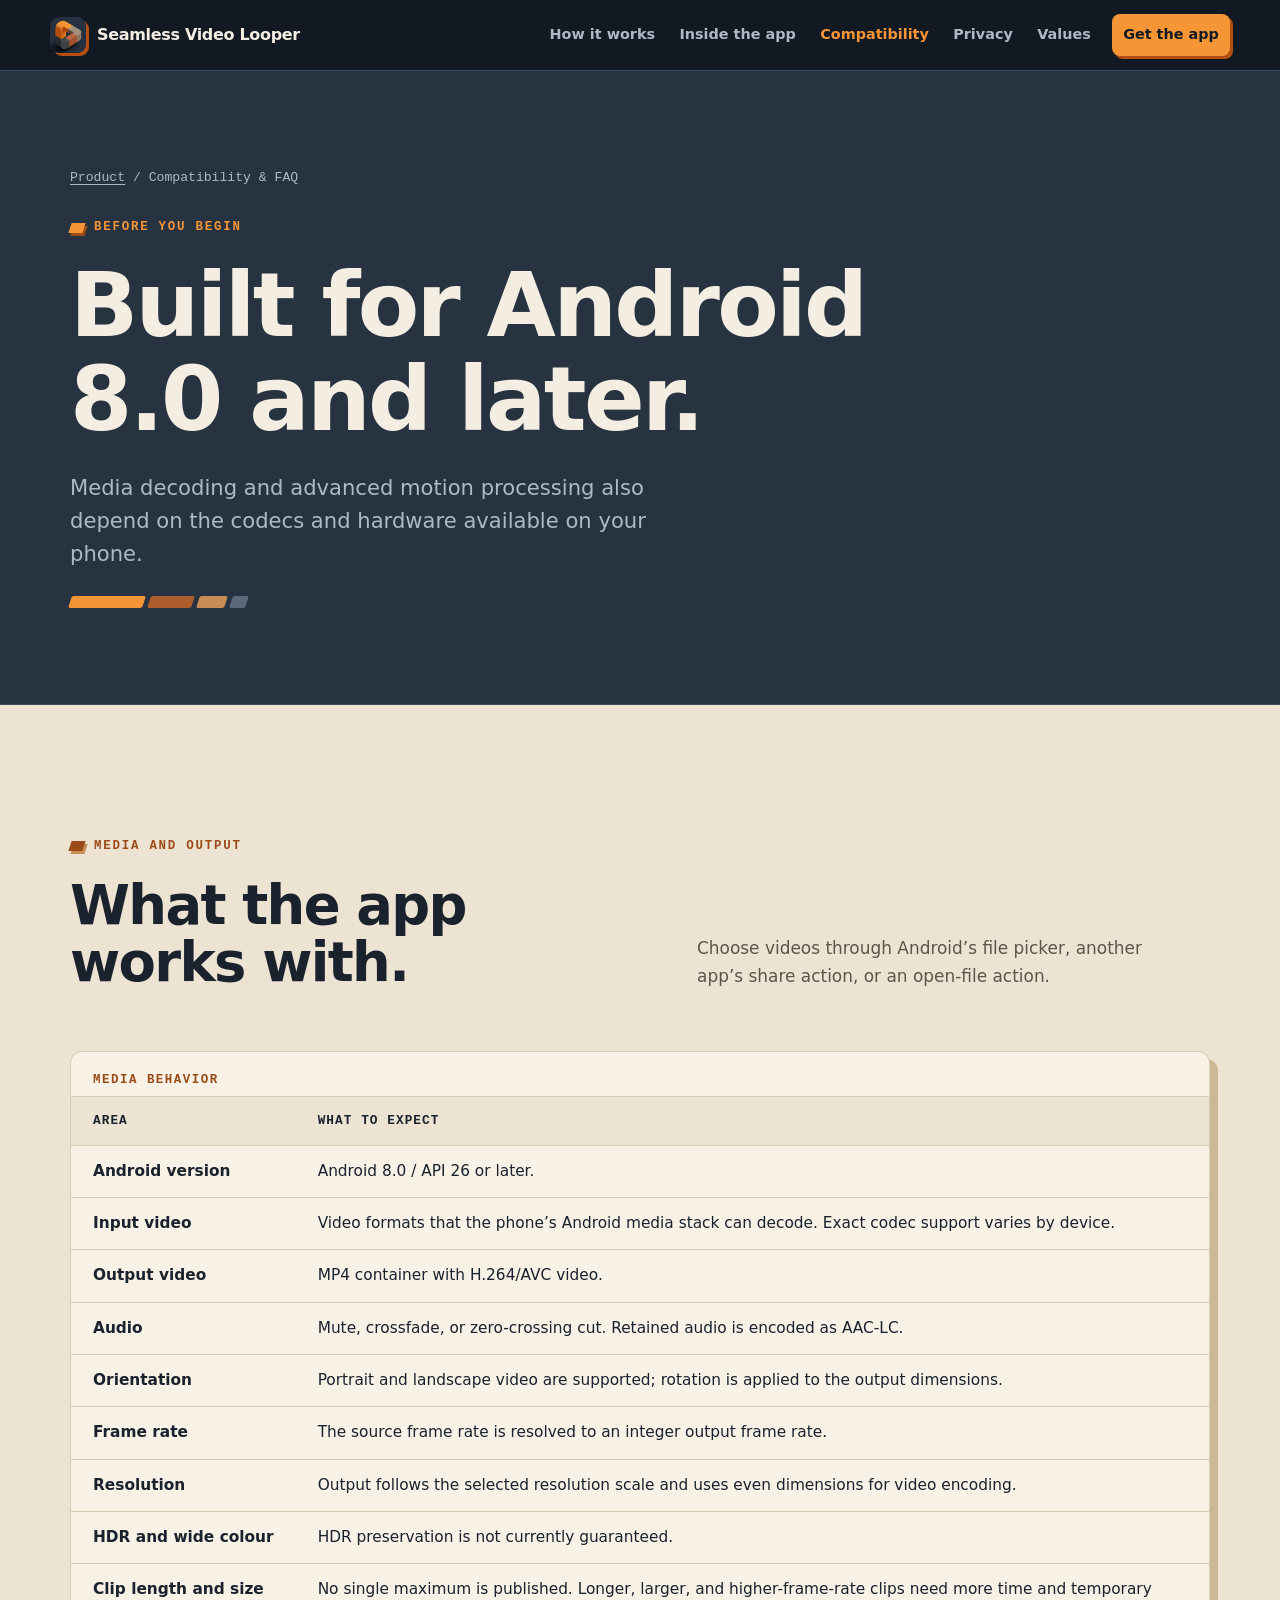
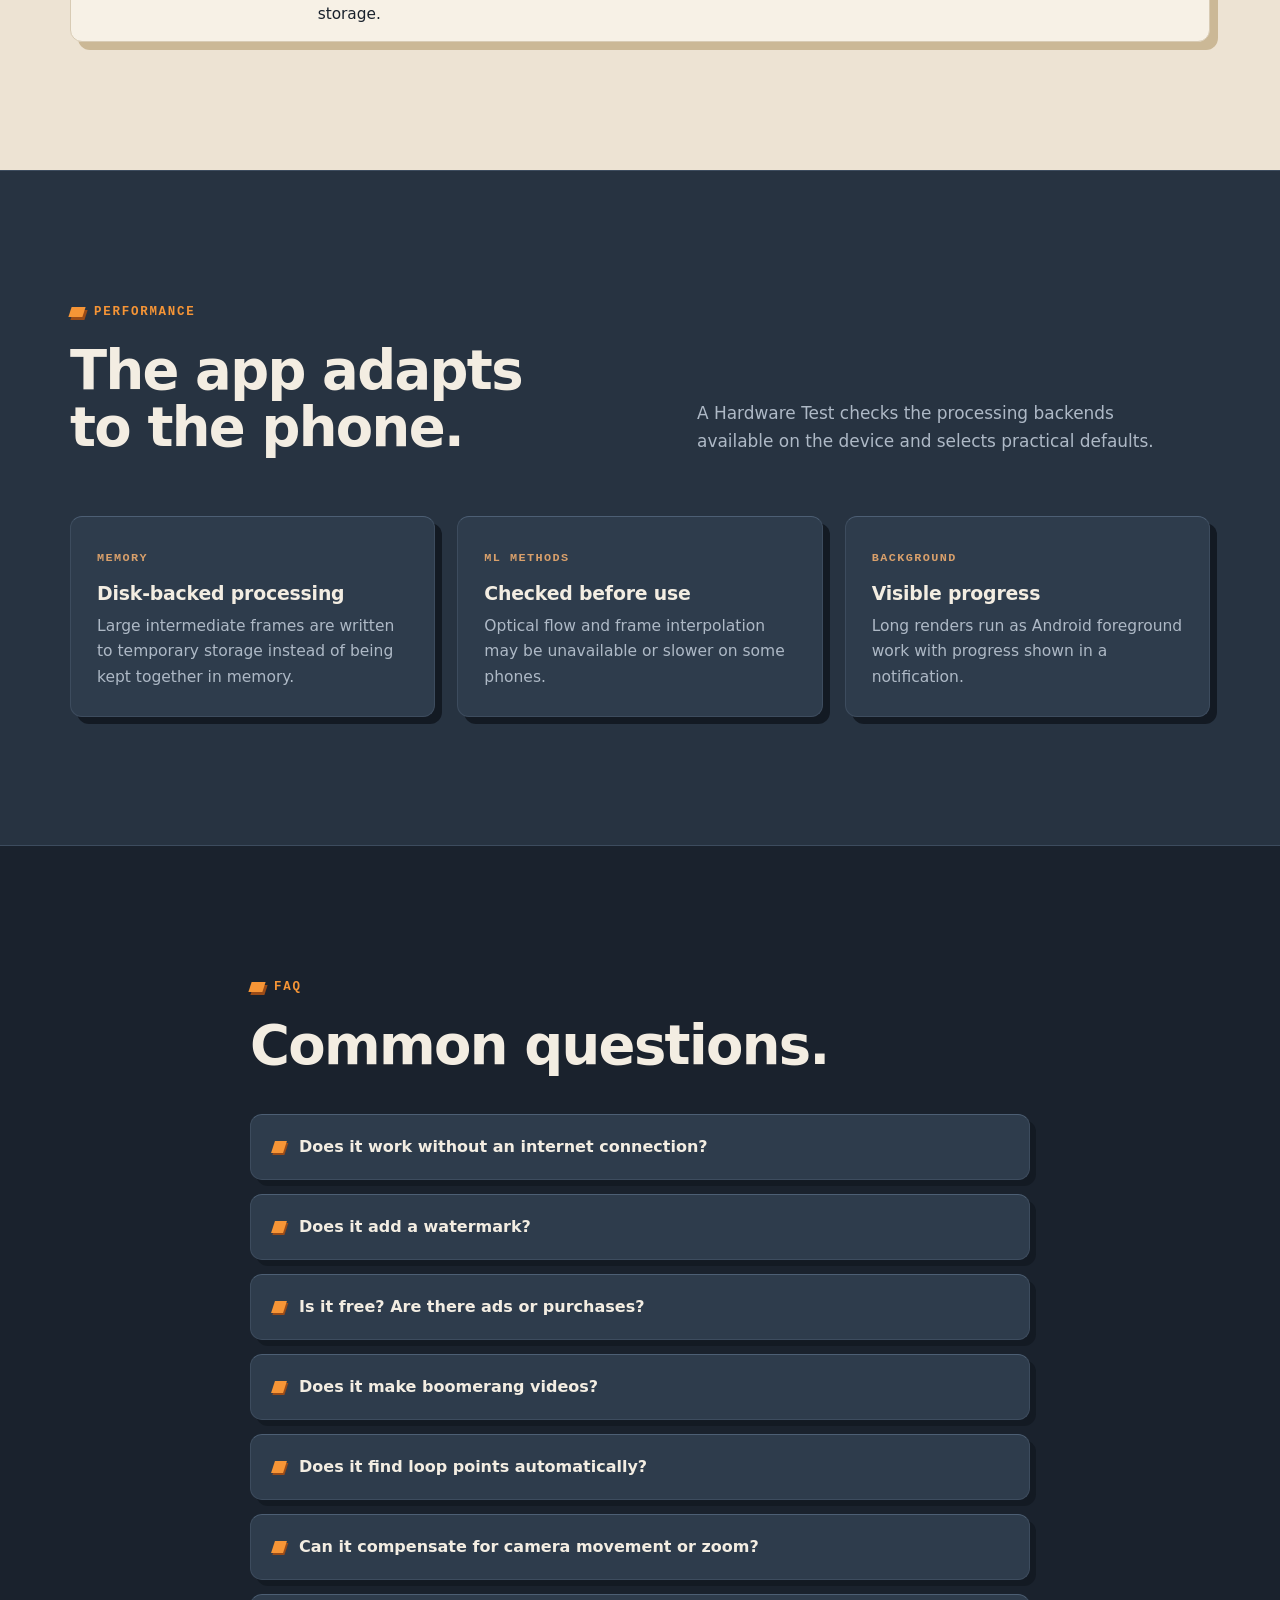
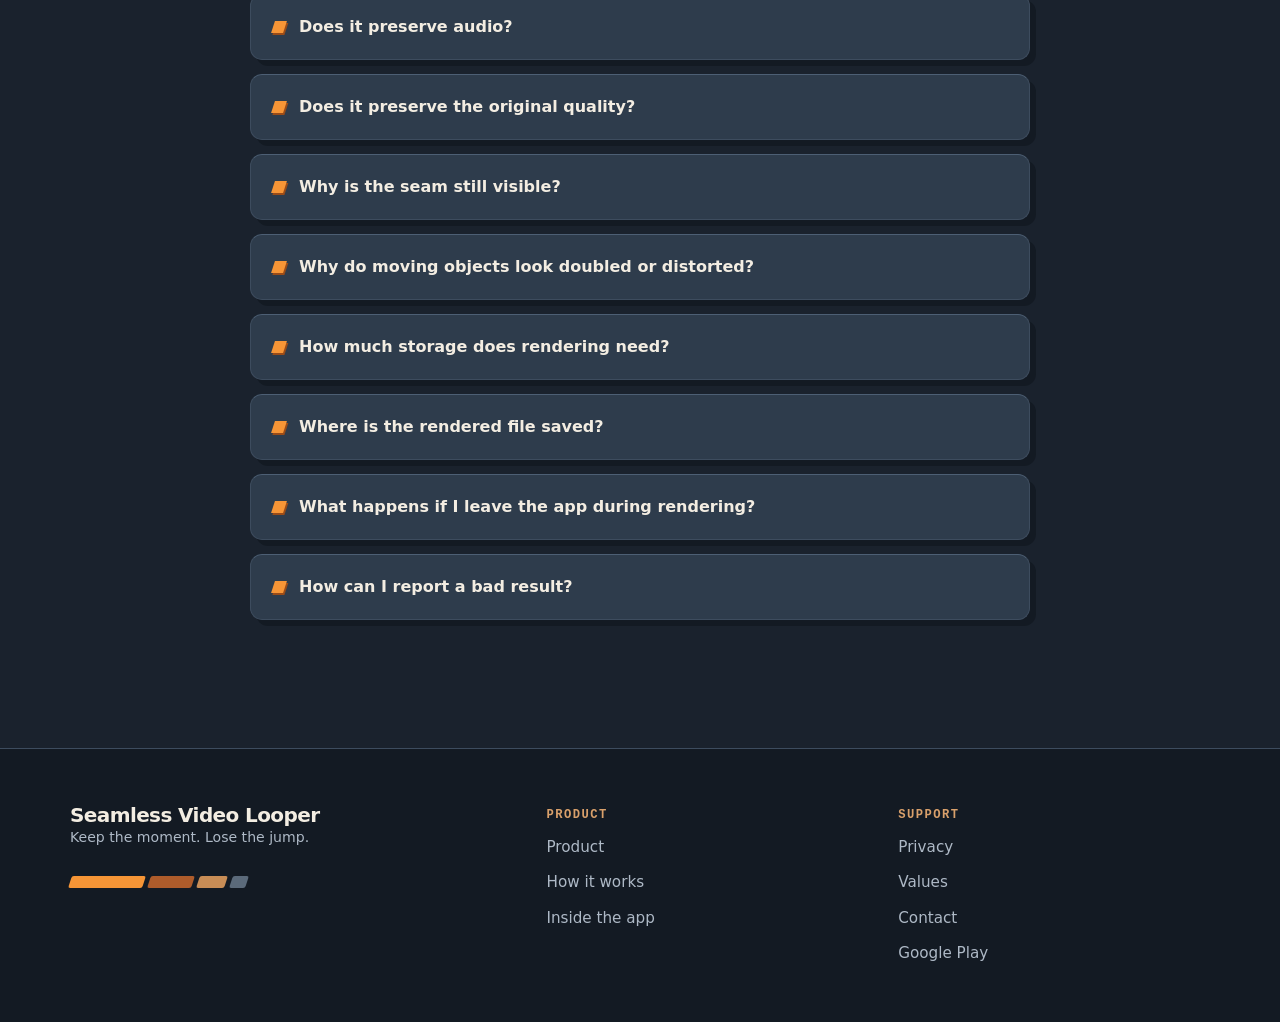
==== commit 1cd1b04b: "site: add values page" ====
--- a/compatibility/index.html
+++ b/compatibility/index.html
@@ -26,6 +26,7 @@
         <a href="/examples/">Inside the app</a>
         <a href="/compatibility/" aria-current="page">Compatibility</a>
         <a href="/privacy/">Privacy</a>
+        <a href="/values/">Values</a>
         <a class="nav-cta" href="https://play.google.com/store/apps/details?id=com.seamlessvideolooper.android">Get the app</a>
       </div>
     </nav>
@@ -111,7 +112,7 @@
       <div class="footer-grid">
         <div><h2>Seamless Video Looper</h2><p class="fine">Keep the moment. Lose the jump.</p><div class="facet-strip" aria-hidden="true"><i></i><i></i><i></i><i></i></div></div>
         <div class="footer-links"><strong>Product</strong><a href="/">Product</a><a href="/how-it-works/">How it works</a><a href="/examples/">Inside the app</a></div>
-        <div class="footer-links"><strong>Support</strong><a href="/privacy/">Privacy</a><a href="mailto:scintech.dev@gmail.com">Contact</a><a href="https://play.google.com/store/apps/details?id=com.seamlessvideolooper.android">Google Play</a></div>
+        <div class="footer-links"><strong>Support</strong><a href="/privacy/">Privacy</a><a href="/values/">Values</a><a href="mailto:scintech.dev@gmail.com">Contact</a><a href="https://play.google.com/store/apps/details?id=com.seamlessvideolooper.android">Google Play</a></div>
       </div>
     </div>
   </footer>
--- a/assets/site.css
+++ b/assets/site.css
@@ -149,15 +149,26 @@
 .cube::after { content: ""; position: absolute; top: -4.5px; right: -9px; width: 9px; height: 100%; background: var(--rust); transform: skewY(-45deg); }
 .cube span::before { content: counter(step); }
 
-/* ---------- moment band ---------- */
-
-.moment { position: relative; background: linear-gradient(115deg, var(--orange-side), var(--rust) 42%, var(--rust-deep) 78%); border-block: 1px solid var(--edge); }
-.moment .wrap { display: grid; grid-template-columns: auto 1fr; gap: clamp(28px, 5vw, 64px); align-items: center; padding-block: clamp(48px, 7vw, 80px); }
-.moment img { width: clamp(120px, 18vw, 190px); border-radius: 24px; box-shadow: 10px 10px 0 rgba(19, 26, 35, .45); }
-.moment h2 { color: #fff; }
-.moment p { margin: 14px 0 0; color: #fff; font-size: 1.08rem; max-width: 54ch; }
-.moment .eyebrow { color: #fff; }
-.moment .eyebrow::before { background: #fff; box-shadow: 3px 3px 0 rgba(19, 26, 35, .4); }
+/* ---------- moment band: signed note ---------- */
+
+.moment { position: relative; background: linear-gradient(115deg, var(--orange-side), var(--rust) 42%, var(--rust-deep) 78%); border-block: 1px solid var(--edge); padding-block: clamp(72px, 11vw, 128px); }
+.moment-wrap { display: flex; flex-direction: column; align-items: center; }
+.moment-art { width: clamp(104px, 13vw, 136px); border-radius: 22px; box-shadow: 9px 9px 0 rgba(19, 26, 35, .45); margin-bottom: clamp(32px, 5vw, 44px); }
+
+.moment-letter { width: min(600px, 100%); background: rgba(19, 26, 35, .3); border: 1px solid rgba(255, 255, 255, .22); border-radius: var(--radius); padding: clamp(32px, 5vw, 56px) clamp(26px, 6vw, 60px); box-shadow: 11px 11px 0 rgba(19, 26, 35, .38); }
+.moment-letter .facet-strip { margin: 0 0 28px; }
+.moment-letter .facet-strip i:nth-child(1) { background: #fff; }
+.moment-letter .facet-strip i:nth-child(2) { background: rgba(255, 255, 255, .7); }
+.moment-letter .facet-strip i:nth-child(3) { background: rgba(255, 255, 255, .5); }
+.moment-letter .facet-strip i:nth-child(4) { background: rgba(255, 255, 255, .35); }
+
+.moment h2 { color: #fff; font-family: ui-serif, Georgia, "Times New Roman", serif; font-style: italic; font-weight: 600; font-size: clamp(1.5rem, 3vw, 2rem); max-width: none; margin-bottom: clamp(22px, 4vw, 30px); }
+
+.moment-body { max-width: 52ch; font-family: ui-serif, Georgia, "Times New Roman", serif; }
+.moment-body p { color: #fff; font-size: 1.05rem; line-height: 1.85; margin: 0 0 1.35em; }
+.moment-body p:last-child { margin-bottom: 0; }
+
+.moment-sign { margin: clamp(26px, 4vw, 36px) 0 0; text-align: right; font-family: ui-serif, Georgia, "Times New Roman", serif; font-style: italic; font-size: 1.05rem; color: #fff; opacity: .92; }
 
 /* ---------- callout ---------- */
 
@@ -242,13 +253,15 @@
 
 @media (max-width: 640px) {
   .grid-2, .grid-3, .steps, .shot-grid, .shot-grid.pair { grid-template-columns: 1fr; }
-  .moment .wrap { grid-template-columns: 1fr; }
   .footer-grid { grid-template-columns: 1fr; }
   .nav { flex-wrap: wrap; padding-block: 10px; }
   .nav-links { gap: 0; }
   .nav-links a { padding: .5rem .55rem; font-size: .85rem; }
   .nav-cta { margin-left: 0; }
   .shot-grid.pair { justify-content: stretch; }
+  .moment-letter { padding: 30px 20px; }
+  .moment-body { font-size: .98rem; }
+  .moment-body p { font-size: 1rem; }
 }
 
 /* ---------- preferences ---------- */
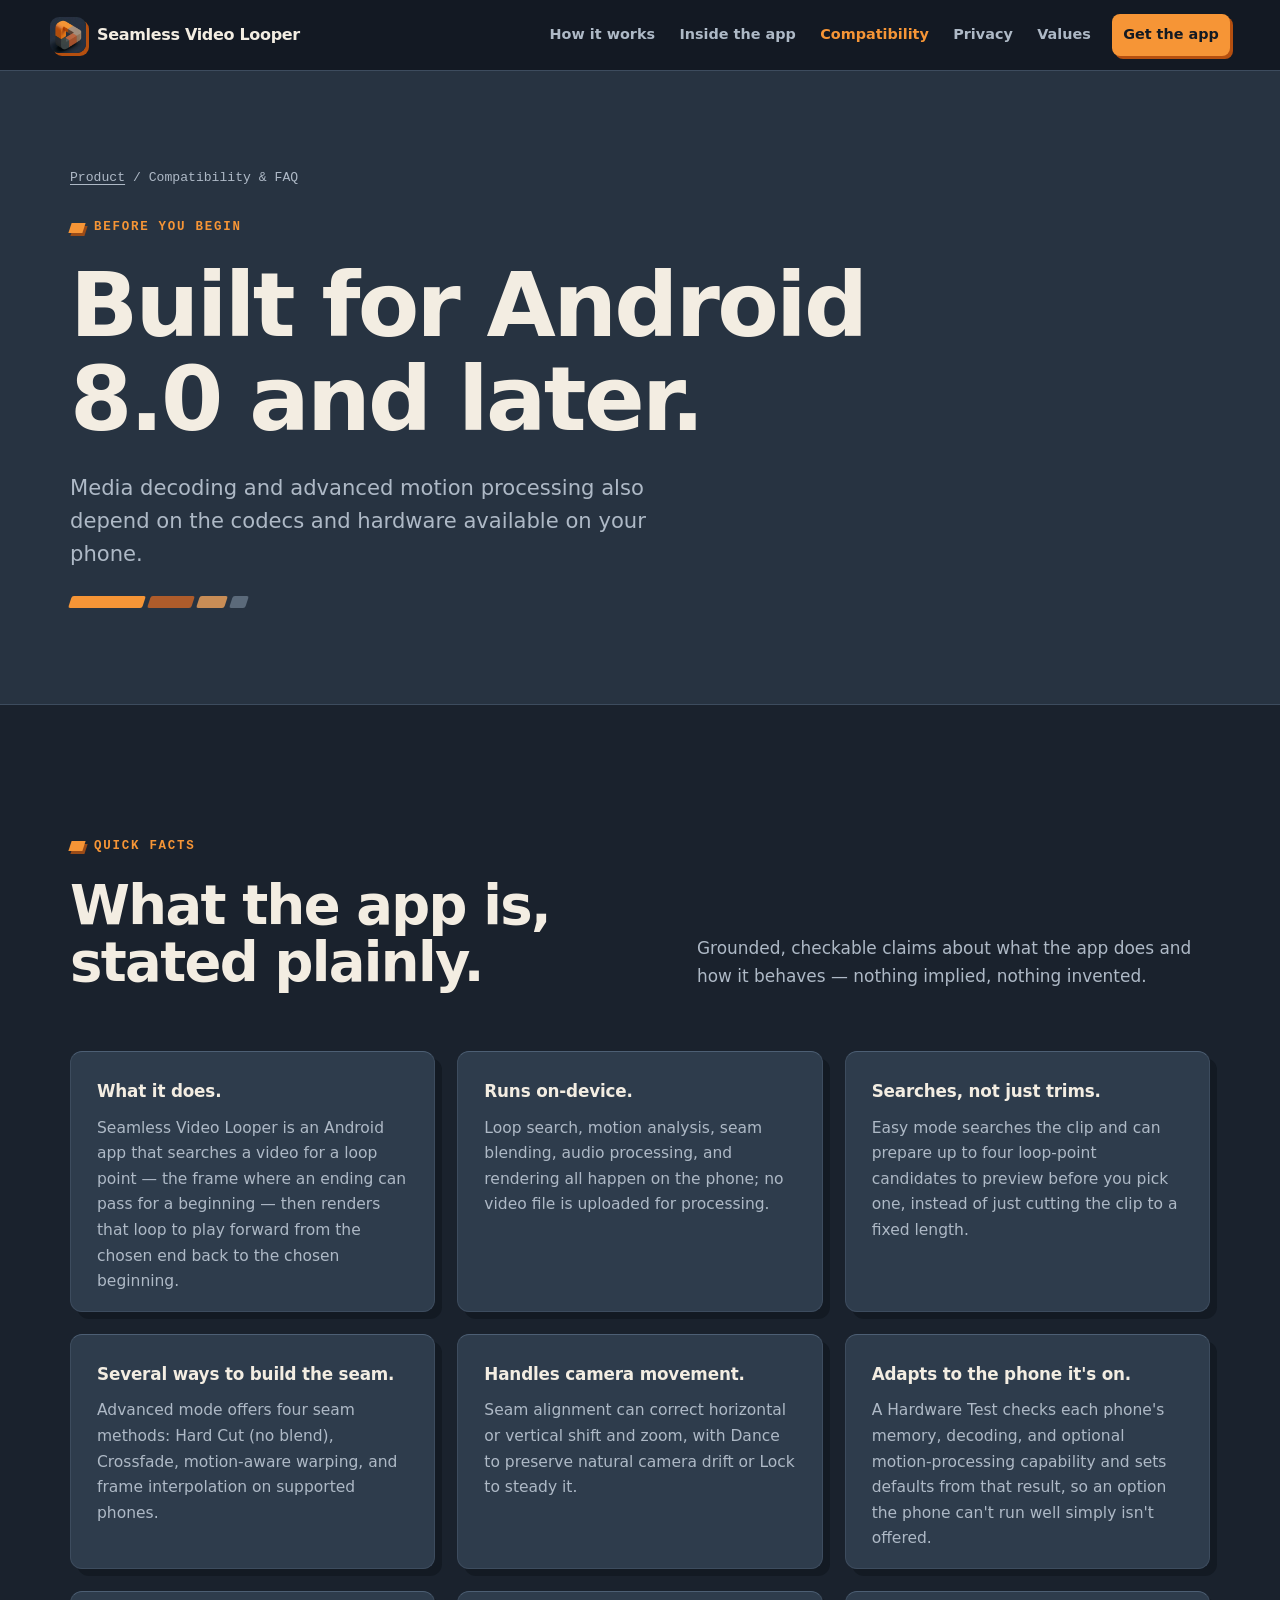
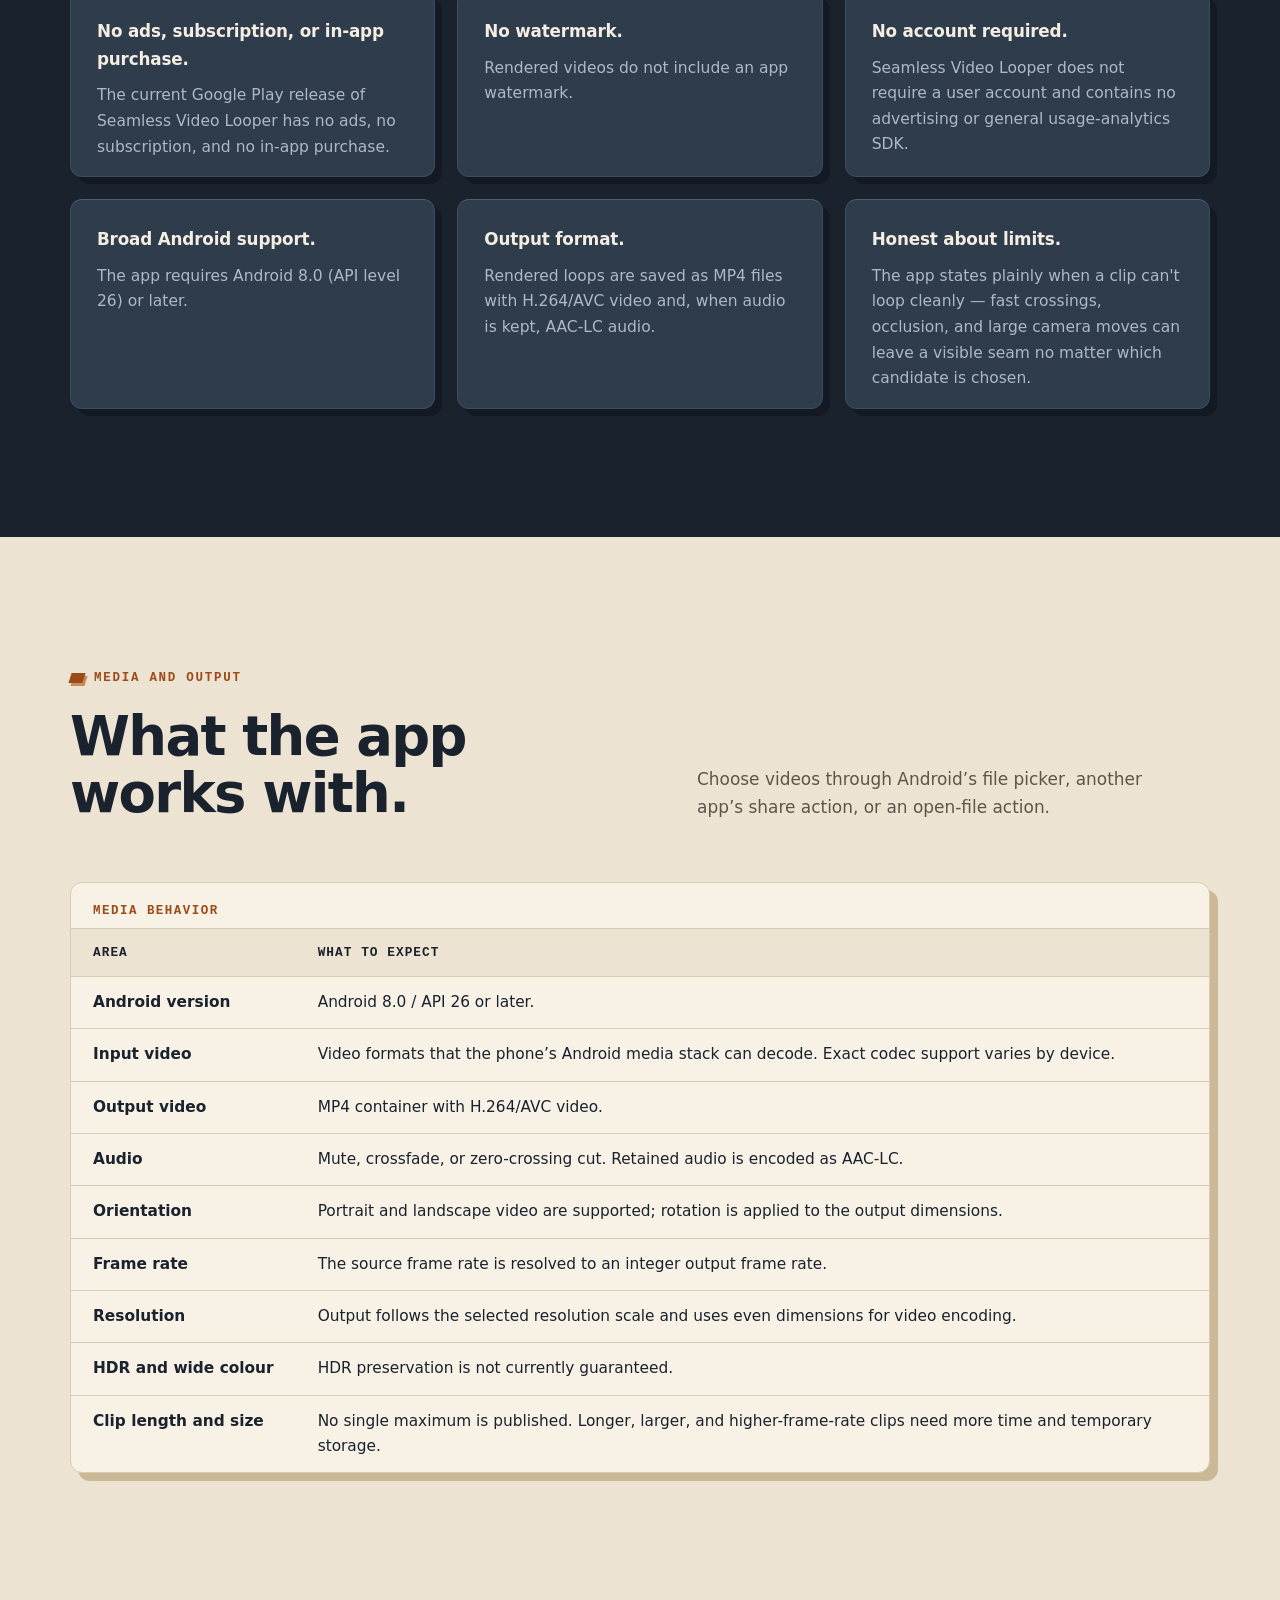
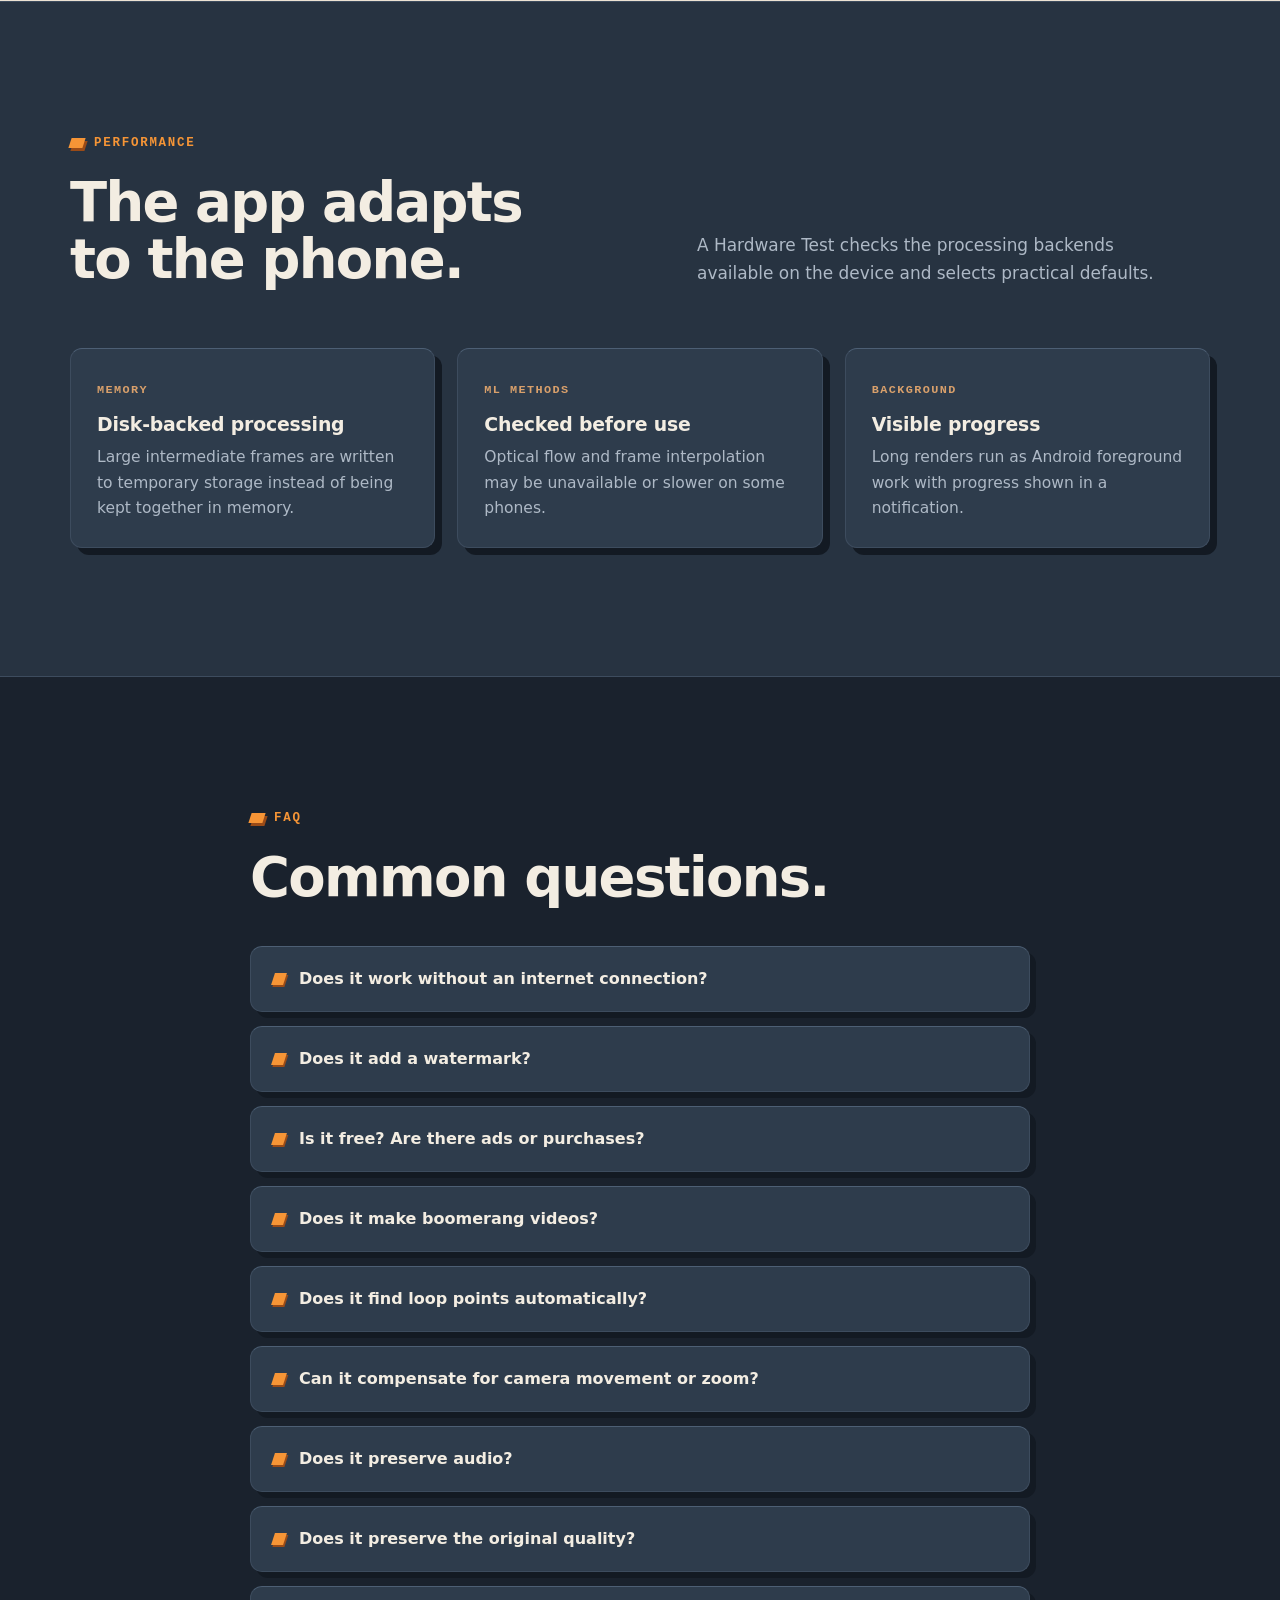
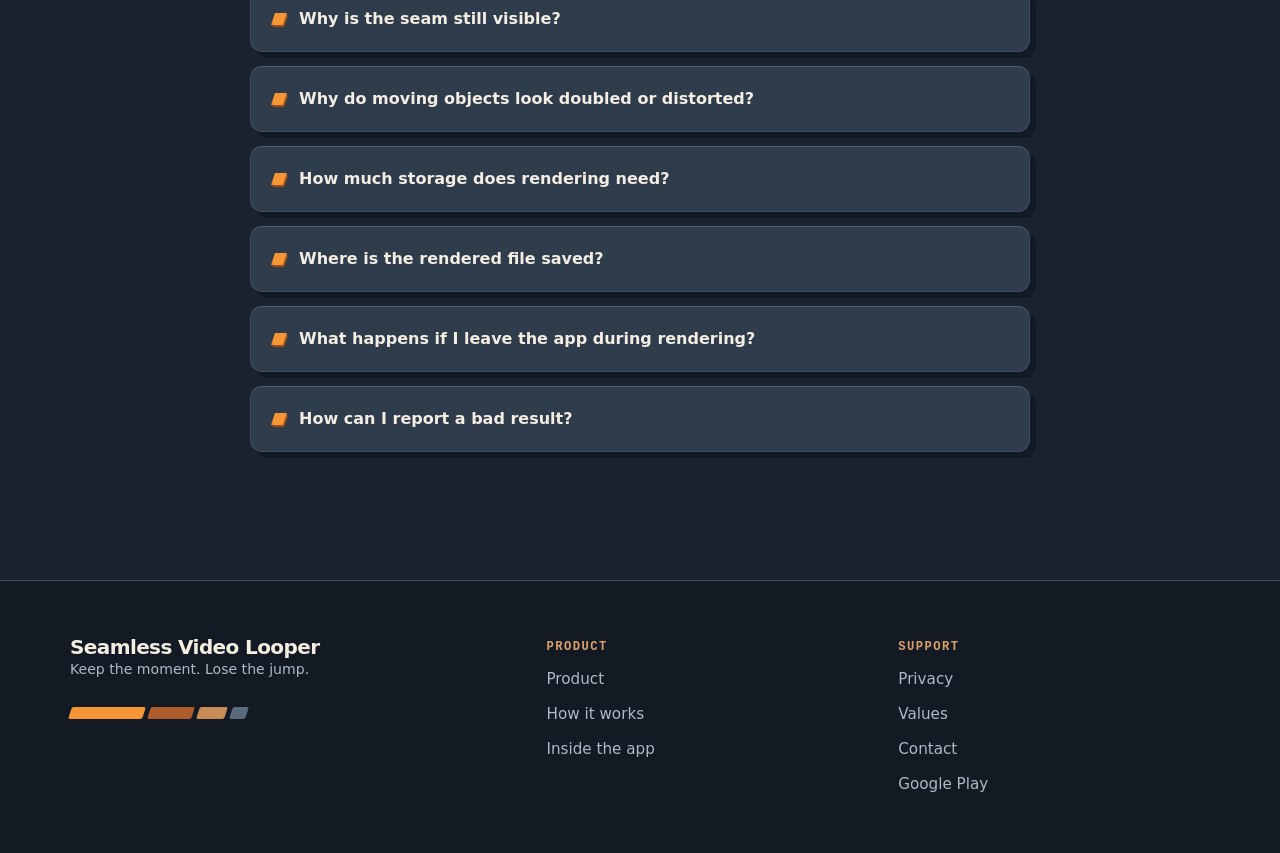
==== commit 7a4b0cde: "site: add Quick facts to compatibility page and llms.txt Add a 12-fact definition list near the top " ====
--- a/compatibility/index.html
+++ b/compatibility/index.html
@@ -14,7 +14,7 @@
   <meta name="twitter:card" content="summary_large_image">
   <link rel="icon" href="/assets/icon.png">
   <link rel="stylesheet" href="/assets/site.css">
-  <script type="application/ld+json">{"@context":"https://schema.org","@graph":[{"@type":"FAQPage","mainEntity":[{"@type":"Question","name":"Does Seamless Video Looper work without internet?","acceptedAnswer":{"@type":"Answer","text":"Video analysis, loop search, blending, and rendering run on the phone. Network access is used for feedback, crash reports, Hardware Test reports, and a technical result record when a render is shared."}},{"@type":"Question","name":"Does it make boomerang videos?","acceptedAnswer":{"@type":"Answer","text":"No. It creates a forward-playing clip whose selected end returns to its selected beginning."}},{"@type":"Question","name":"Does it preserve the original quality?","acceptedAnswer":{"@type":"Answer","text":"The output is re-encoded as H.264 video in an MP4 container, so compression is applied again."}},{"@type":"Question","name":"Why is the seam still visible?","acceptedAnswer":{"@type":"Answer","text":"Strong foreground motion, occlusion, lighting change, or large camera movement can leave no clean endpoint pair. Try another candidate, a shorter blend, or a simpler section of the clip."}}]},{"@type":"BreadcrumbList","itemListElement":[{"@type":"ListItem","position":1,"name":"Product","item":"https://seamlessvideolooper.github.io/"},{"@type":"ListItem","position":2,"name":"Compatibility and FAQ","item":"https://seamlessvideolooper.github.io/compatibility/"}]}]}</script>
+  <script type="application/ld+json">{"@context":"https://schema.org","@graph":[{"@type":"FAQPage","publisher":{"@id":"https://seamlessvideolooper.github.io/#organization"},"mainEntity":[{"@type":"Question","name":"Does it work without an internet connection?","acceptedAnswer":{"@type":"Answer","text":"Video analysis, loop search, blending, and rendering run on your phone. Network access is used for feedback, crash reports, Hardware Test reports, and a technical result record when you share a render."}},{"@type":"Question","name":"Does it add a watermark?","acceptedAnswer":{"@type":"Answer","text":"No. Renders do not include an app watermark."}},{"@type":"Question","name":"Is it free? Are there ads or purchases?","acceptedAnswer":{"@type":"Answer","text":"The current Google Play release is free, with no ads, subscription, or in-app purchase flow."}},{"@type":"Question","name":"Does it make boomerang videos?","acceptedAnswer":{"@type":"Answer","text":"No. A boomerang reverses the footage. Seamless Video Looper keeps the result moving forward from the chosen end back to the chosen beginning."}},{"@type":"Question","name":"Does it find loop points automatically?","acceptedAnswer":{"@type":"Answer","text":"Yes. Easy mode searches automatically and can prepare up to four candidates. Advanced mode also lets you define a custom cut."}},{"@type":"Question","name":"Can it compensate for camera movement or zoom?","acceptedAnswer":{"@type":"Answer","text":"Yes. Seam alignment can correct horizontal and vertical shift, zoom, or both. Camera drift can be preserved with Dance or reduced with Lock."}},{"@type":"Question","name":"Does it preserve audio?","acceptedAnswer":{"@type":"Answer","text":"Choose Mute, Crossfade, or Zero-crossing cut. Retained audio is processed and encoded as AAC."}},{"@type":"Question","name":"Does it preserve the original quality?","acceptedAnswer":{"@type":"Answer","text":"The result is re-encoded as H.264 video, so compression is applied again. Resolution may also be scaled by your settings or device profile."}},{"@type":"Question","name":"Why is the seam still visible?","acceptedAnswer":{"@type":"Answer","text":"Try another candidate or a shorter blend. Fast crossings, occlusion, lighting changes, and large camera moves can make every possible handoff visible."}},{"@type":"Question","name":"Why do moving objects look doubled or distorted?","acceptedAnswer":{"@type":"Answer","text":"Crossfades can ghost moving objects. Motion warping and interpolation can bend detail when objects overlap, uncover the background, or move unpredictably."}},{"@type":"Question","name":"How much storage does rendering need?","acceptedAnswer":{"@type":"Answer","text":"It depends on clip length, resolution, frame rate, and settings. The app creates temporary extracted and synthesized frames as well as the final encoded file."}},{"@type":"Question","name":"Where is the rendered file saved?","acceptedAnswer":{"@type":"Answer","text":"The result is created in the app’s private cache, then offered through Android’s share sheet. Choose a storage provider or another app as the destination."}},{"@type":"Question","name":"What happens if I leave the app during rendering?","acceptedAnswer":{"@type":"Answer","text":"Rendering continues as foreground work with a progress notification. You can cancel it from the app or notification."}},{"@type":"Question","name":"How can I report a bad result?","acceptedAnswer":{"@type":"Answer","text":"Use Send Feedback in the app. You can review the included context and decide whether to attach a screenshot."}}]},{"@type":"BreadcrumbList","itemListElement":[{"@type":"ListItem","position":1,"name":"Product","item":"https://seamlessvideolooper.github.io/"},{"@type":"ListItem","position":2,"name":"Compatibility and FAQ","item":"https://seamlessvideolooper.github.io/compatibility/"}]},{"@type":"Organization","@id":"https://seamlessvideolooper.github.io/#organization","name":"SciNTech","url":"https://seamlessvideolooper.github.io/","logo":"https://seamlessvideolooper.github.io/assets/icon.png","email":"scintech.dev@gmail.com","sameAs":["https://play.google.com/store/apps/details?id=com.seamlessvideolooper.android"]}]}</script>
 </head>
 <body>
   <a class="skip-link" href="#main">Skip to content</a>
@@ -42,6 +42,29 @@
         <div class="facet-strip" aria-hidden="true"><i></i><i></i><i></i><i></i></div>
       </div>
     </header>
+
+    <section class="section" id="quick-facts">
+      <div class="wrap">
+        <div class="section-head">
+          <div><span class="eyebrow">Quick facts</span><h2>What the app is, stated plainly.</h2></div>
+          <p class="section-intro">Grounded, checkable claims about what the app does and how it behaves — nothing implied, nothing invented.</p>
+        </div>
+        <dl class="grid-3 fact-grid">
+          <div class="card"><dt>What it does.</dt><dd>Seamless Video Looper is an Android app that searches a video for a loop point — the frame where an ending can pass for a beginning — then renders that loop to play forward from the chosen end back to the chosen beginning.</dd></div>
+          <div class="card"><dt>Runs on-device.</dt><dd>Loop search, motion analysis, seam blending, audio processing, and rendering all happen on the phone; no video file is uploaded for processing.</dd></div>
+          <div class="card"><dt>Searches, not just trims.</dt><dd>Easy mode searches the clip and can prepare up to four loop-point candidates to preview before you pick one, instead of just cutting the clip to a fixed length.</dd></div>
+          <div class="card"><dt>Several ways to build the seam.</dt><dd>Advanced mode offers four seam methods: Hard Cut (no blend), Crossfade, motion-aware warping, and frame interpolation on supported phones.</dd></div>
+          <div class="card"><dt>Handles camera movement.</dt><dd>Seam alignment can correct horizontal or vertical shift and zoom, with Dance to preserve natural camera drift or Lock to steady it.</dd></div>
+          <div class="card"><dt>Adapts to the phone it's on.</dt><dd>A Hardware Test checks each phone's memory, decoding, and optional motion-processing capability and sets defaults from that result, so an option the phone can't run well simply isn't offered.</dd></div>
+          <div class="card"><dt>No ads, subscription, or in-app purchase.</dt><dd>The current Google Play release of Seamless Video Looper has no ads, no subscription, and no in-app purchase.</dd></div>
+          <div class="card"><dt>No watermark.</dt><dd>Rendered videos do not include an app watermark.</dd></div>
+          <div class="card"><dt>No account required.</dt><dd>Seamless Video Looper does not require a user account and contains no advertising or general usage-analytics SDK.</dd></div>
+          <div class="card"><dt>Broad Android support.</dt><dd>The app requires Android 8.0 (API level 26) or later.</dd></div>
+          <div class="card"><dt>Output format.</dt><dd>Rendered loops are saved as MP4 files with H.264/AVC video and, when audio is kept, AAC-LC audio.</dd></div>
+          <div class="card"><dt>Honest about limits.</dt><dd>The app states plainly when a clip can't loop cleanly — fast crossings, occlusion, and large camera moves can leave a visible seam no matter which candidate is chosen.</dd></div>
+        </dl>
+      </div>
+    </section>
 
     <section class="section sand">
       <div class="wrap">
--- a/assets/site.css
+++ b/assets/site.css
@@ -132,6 +132,11 @@
 .section.sand .card { background: var(--sand-card); border-color: var(--sand-edge); box-shadow: 7px 7px 0 var(--sand-shadow); }
 .section.sand .card p { color: var(--ink-muted); }
 
+.fact-grid { margin: 0; }
+.fact-grid dt { margin: 0 0 10px; font-weight: 750; font-size: 1.05rem; letter-spacing: -.01em; }
+.fact-grid dd { margin: 0; color: var(--muted); font-size: .97rem; }
+.section.sand .fact-grid dd { color: var(--ink-muted); }
+
 .kicker { display: inline-block; font-family: var(--mono); font-size: .74rem; font-weight: 700; letter-spacing: .12em; color: var(--tan-text); }
 .section.sand .kicker { color: var(--rust-deep); }
 
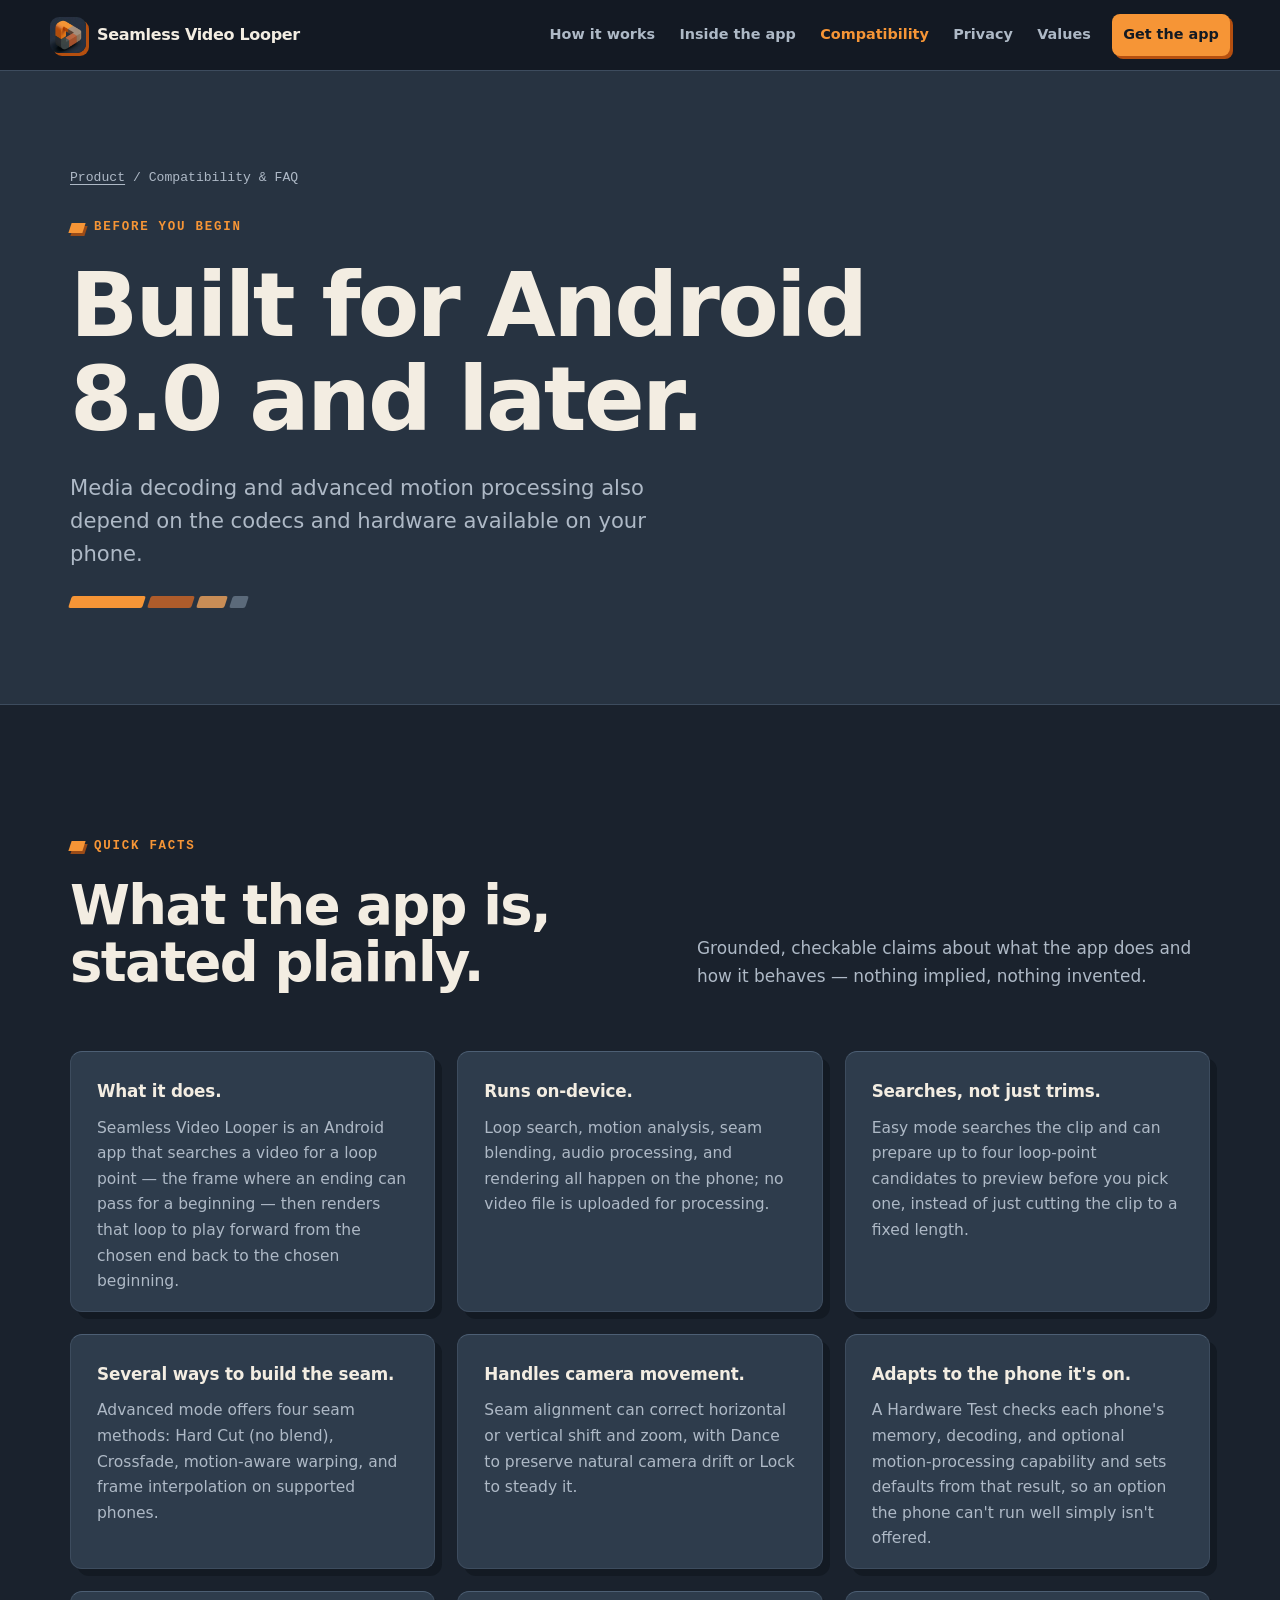
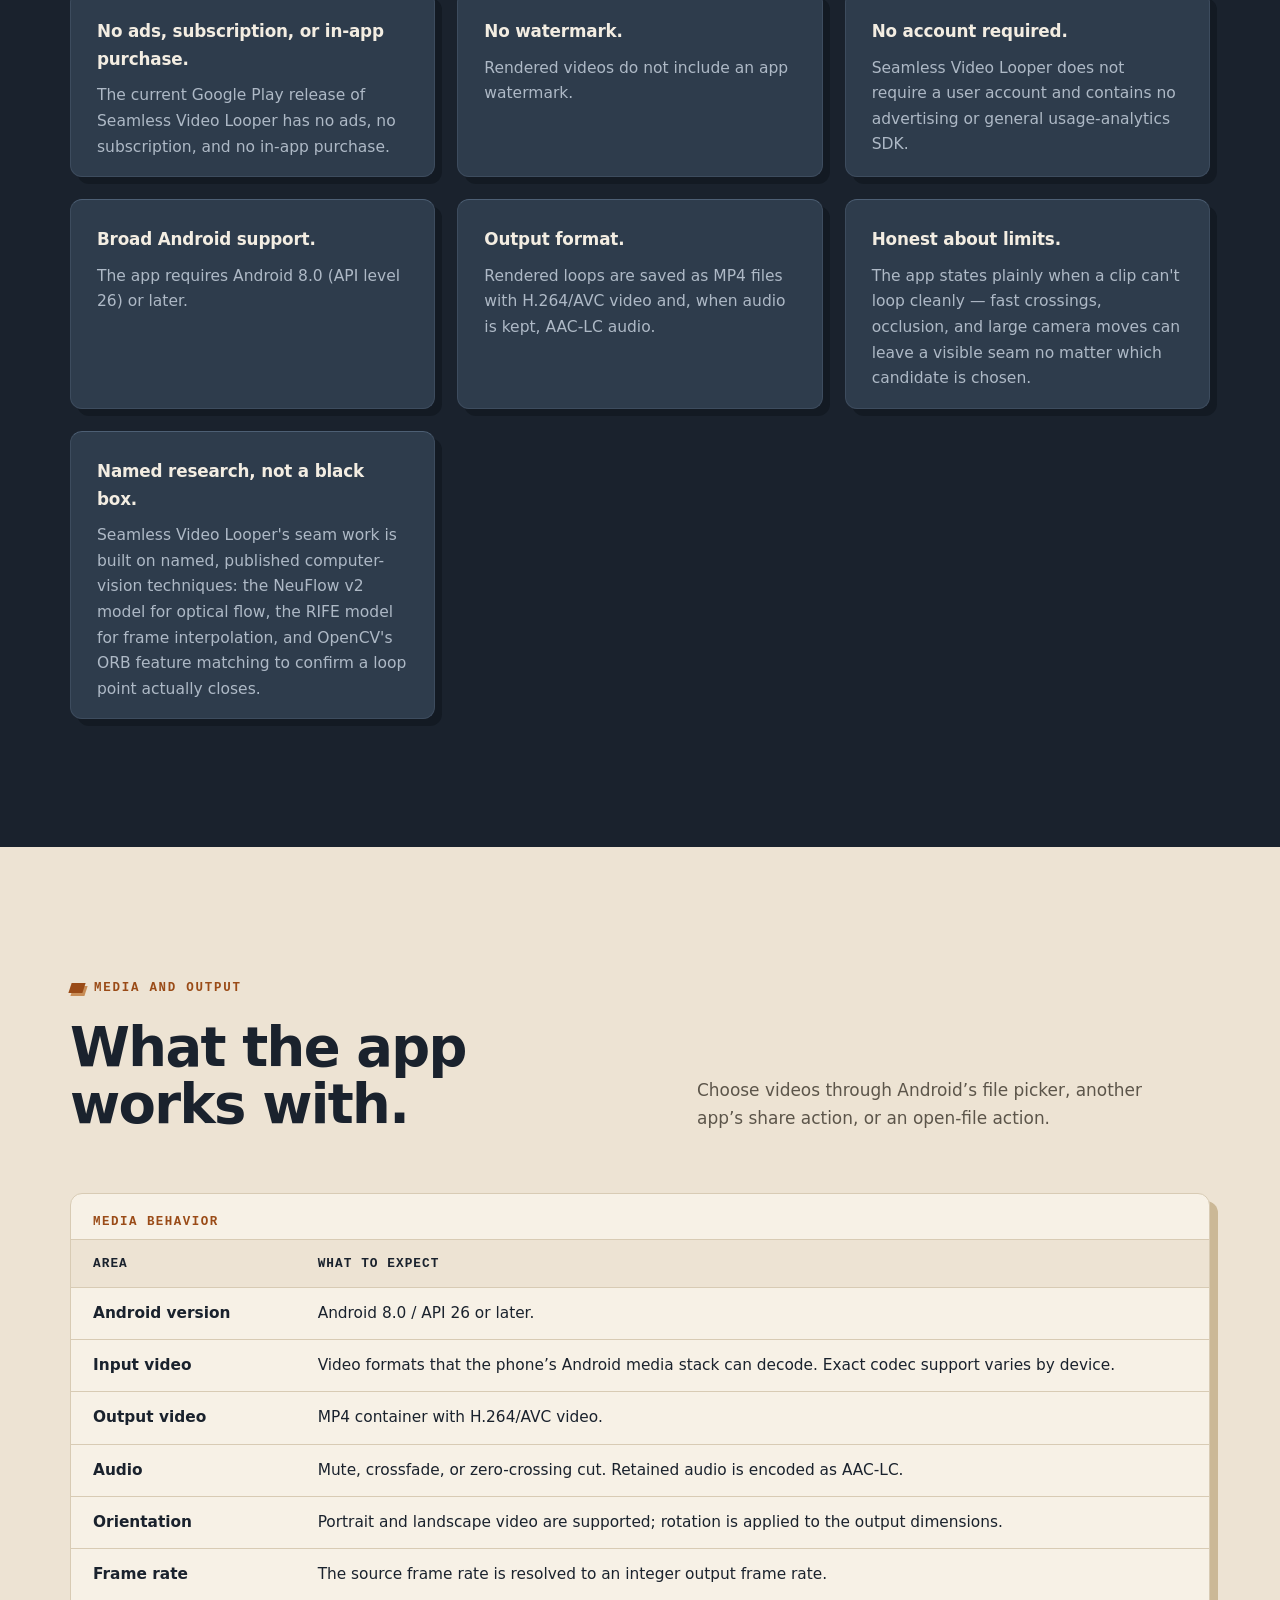
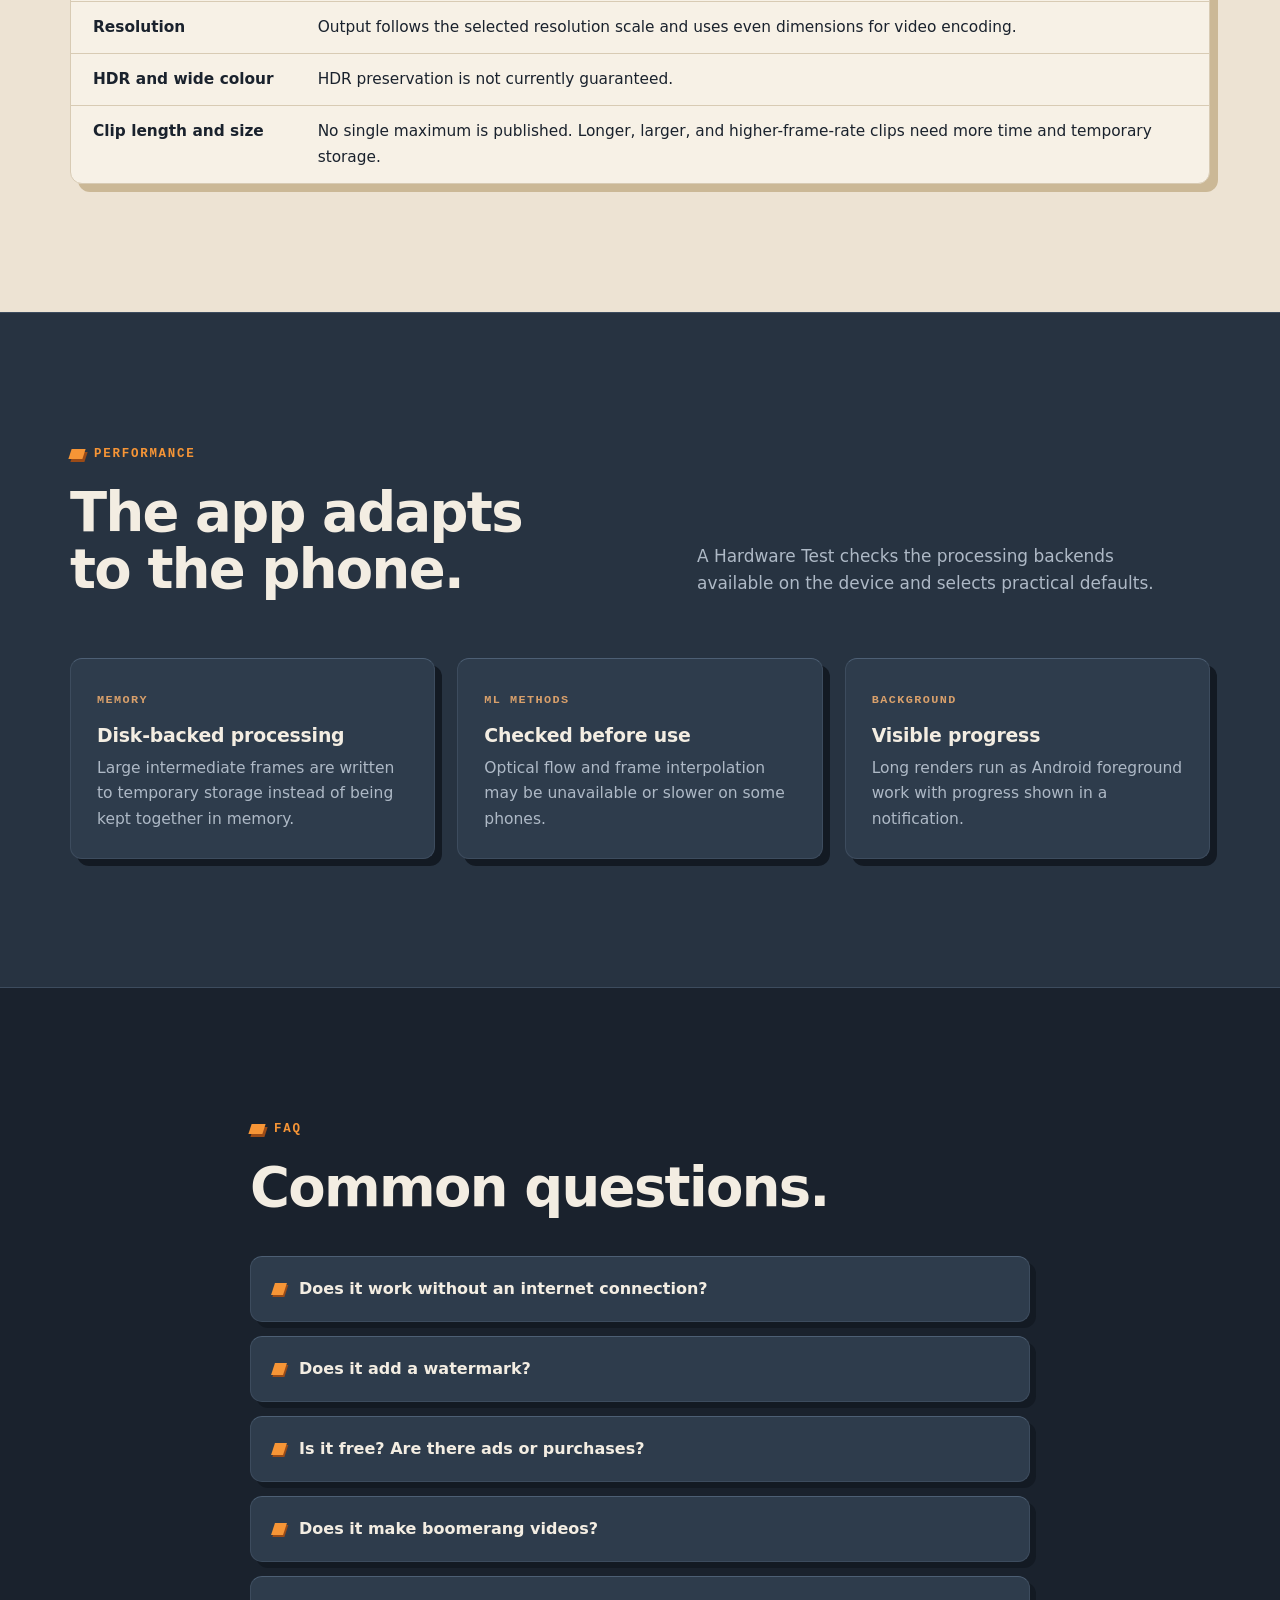
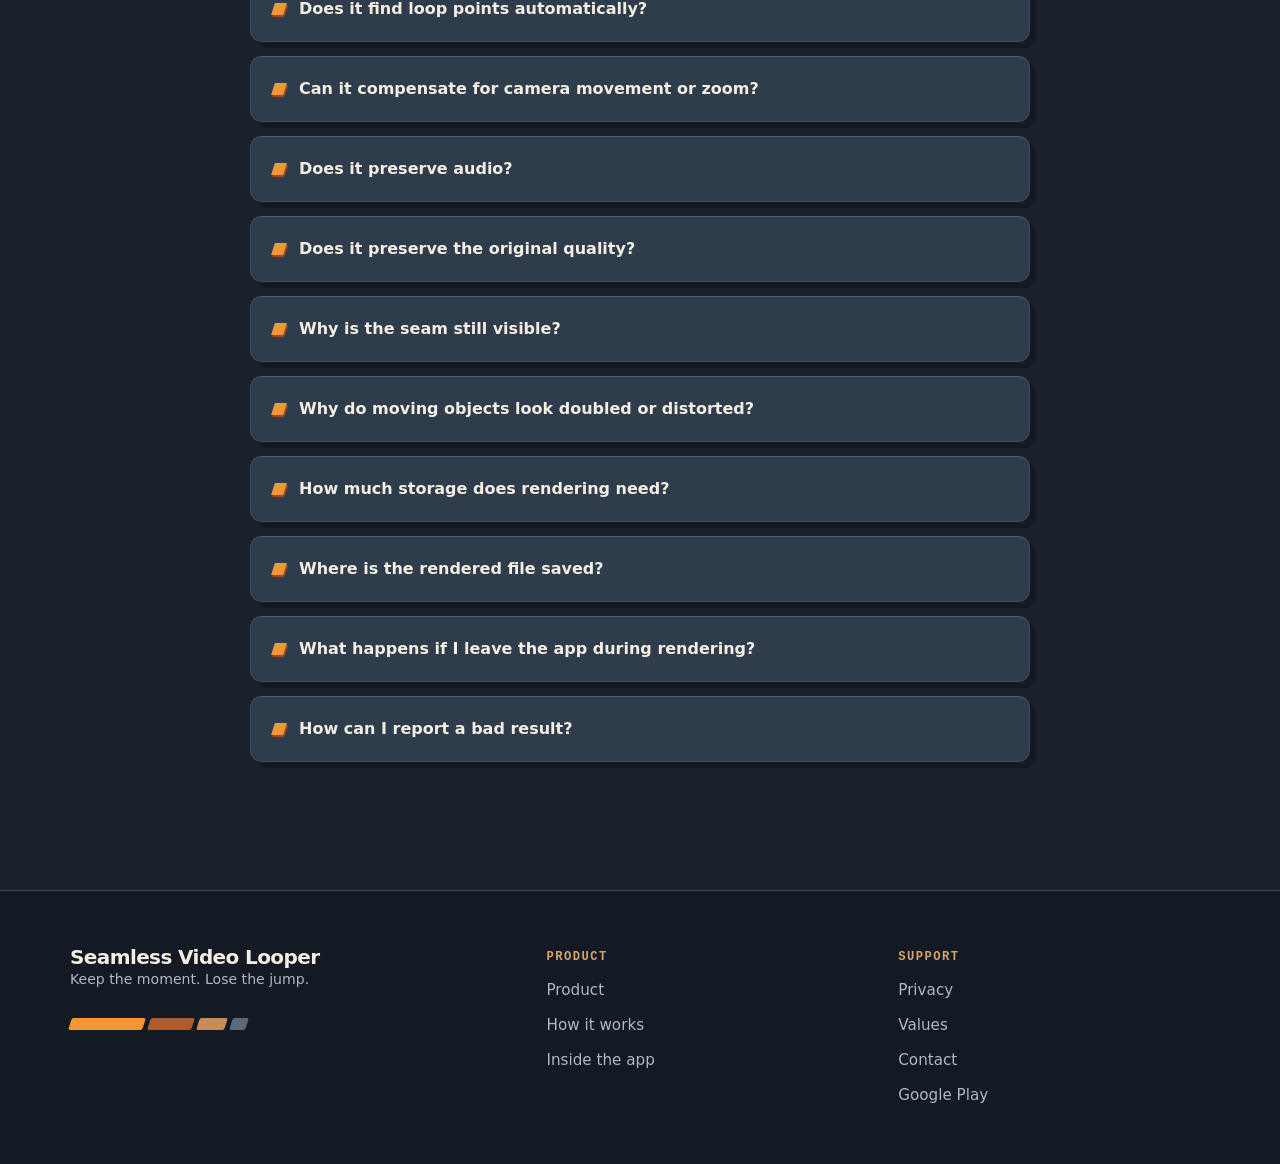
==== commit d5f64fa5: "site: name the CV research behind the seam (NeuFlow v2, RIFE, ORB)" ====
--- a/compatibility/index.html
+++ b/compatibility/index.html
@@ -62,6 +62,7 @@
           <div class="card"><dt>Broad Android support.</dt><dd>The app requires Android 8.0 (API level 26) or later.</dd></div>
           <div class="card"><dt>Output format.</dt><dd>Rendered loops are saved as MP4 files with H.264/AVC video and, when audio is kept, AAC-LC audio.</dd></div>
           <div class="card"><dt>Honest about limits.</dt><dd>The app states plainly when a clip can't loop cleanly — fast crossings, occlusion, and large camera moves can leave a visible seam no matter which candidate is chosen.</dd></div>
+          <div class="card"><dt>Named research, not a black box.</dt><dd>Seamless Video Looper's seam work is built on named, published computer-vision techniques: the NeuFlow v2 model for optical flow, the RIFE model for frame interpolation, and OpenCV's ORB feature matching to confirm a loop point actually closes.</dd></div>
         </dl>
       </div>
     </section>
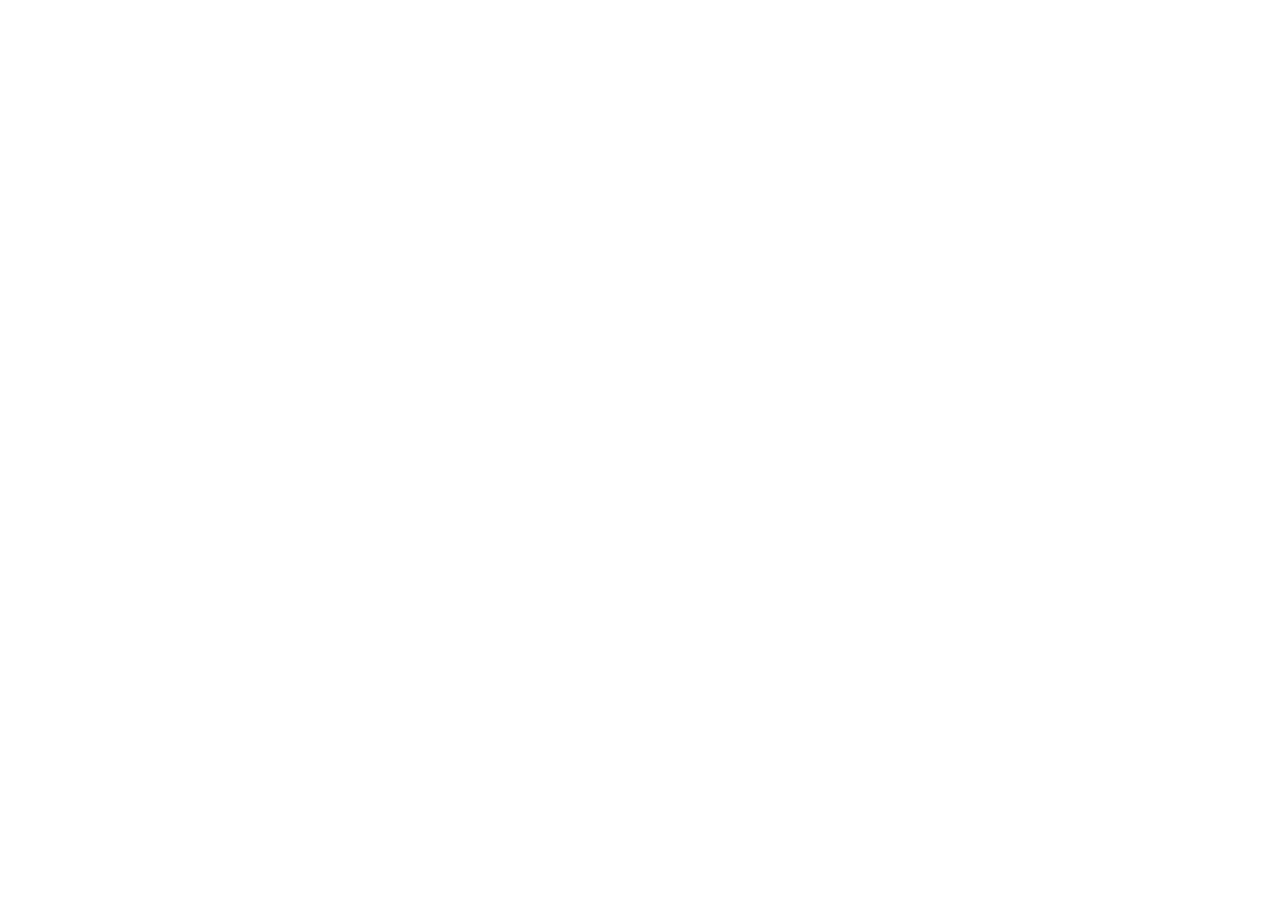
==== commit 4447a208: "site moved to scintech-dev.github.io: every page is a redirect shell (spec 0069 S6) Each old page is" ====
--- a/compatibility/index.html
+++ b/compatibility/index.html
@@ -1,144 +1 @@
-<!doctype html>
-<html lang="en">
-<head>
-  <meta charset="utf-8">
-  <meta name="viewport" content="width=device-width,initial-scale=1">
-  <title>Seamless Video Looper — Compatibility and FAQ</title>
-  <meta name="description" content="Android requirements and answers for Seamless Video Looper: formats, watermark, audio, camera movement, quality, storage, and rendering.">
-  <link rel="canonical" href="https://seamlessvideolooper.github.io/compatibility/">
-  <meta property="og:type" content="website">
-  <meta property="og:title" content="Seamless Video Looper compatibility and FAQ">
-  <meta property="og:description" content="Android requirements, media behavior, output, and common questions.">
-  <meta property="og:url" content="https://seamlessvideolooper.github.io/compatibility/">
-  <meta property="og:image" content="https://seamlessvideolooper.github.io/assets/social-preview.jpg">
-  <meta name="twitter:card" content="summary_large_image">
-  <link rel="icon" href="/assets/icon.png">
-  <link rel="stylesheet" href="/assets/site.css">
-  <script type="application/ld+json">{"@context":"https://schema.org","@graph":[{"@type":"FAQPage","publisher":{"@id":"https://seamlessvideolooper.github.io/#organization"},"mainEntity":[{"@type":"Question","name":"Does it work without an internet connection?","acceptedAnswer":{"@type":"Answer","text":"Video analysis, loop search, blending, and rendering run on your phone. Network access is used for feedback, crash reports, Hardware Test reports, and a technical result record when you share a render."}},{"@type":"Question","name":"Does it add a watermark?","acceptedAnswer":{"@type":"Answer","text":"No. Renders do not include an app watermark."}},{"@type":"Question","name":"Is it free? Are there ads or purchases?","acceptedAnswer":{"@type":"Answer","text":"The current Google Play release is free, with no ads, subscription, or in-app purchase flow."}},{"@type":"Question","name":"Does it make boomerang videos?","acceptedAnswer":{"@type":"Answer","text":"No. A boomerang reverses the footage. Seamless Video Looper keeps the result moving forward from the chosen end back to the chosen beginning."}},{"@type":"Question","name":"Does it find loop points automatically?","acceptedAnswer":{"@type":"Answer","text":"Yes. Easy mode searches automatically and can prepare up to four candidates. Advanced mode also lets you define a custom cut."}},{"@type":"Question","name":"Can it compensate for camera movement or zoom?","acceptedAnswer":{"@type":"Answer","text":"Yes. Seam alignment can correct horizontal and vertical shift, zoom, or both. Camera drift can be preserved with Dance or reduced with Lock."}},{"@type":"Question","name":"Does it preserve audio?","acceptedAnswer":{"@type":"Answer","text":"Choose Mute, Crossfade, or Zero-crossing cut. Retained audio is processed and encoded as AAC."}},{"@type":"Question","name":"Does it preserve the original quality?","acceptedAnswer":{"@type":"Answer","text":"The result is re-encoded as H.264 video, so compression is applied again. Resolution may also be scaled by your settings or device profile."}},{"@type":"Question","name":"Why is the seam still visible?","acceptedAnswer":{"@type":"Answer","text":"Try another candidate or a shorter blend. Fast crossings, occlusion, lighting changes, and large camera moves can make every possible handoff visible."}},{"@type":"Question","name":"Why do moving objects look doubled or distorted?","acceptedAnswer":{"@type":"Answer","text":"Crossfades can ghost moving objects. Motion warping and interpolation can bend detail when objects overlap, uncover the background, or move unpredictably."}},{"@type":"Question","name":"How much storage does rendering need?","acceptedAnswer":{"@type":"Answer","text":"It depends on clip length, resolution, frame rate, and settings. The app creates temporary extracted and synthesized frames as well as the final encoded file."}},{"@type":"Question","name":"Where is the rendered file saved?","acceptedAnswer":{"@type":"Answer","text":"The result is created in the app’s private cache, then offered through Android’s share sheet. Choose a storage provider or another app as the destination."}},{"@type":"Question","name":"What happens if I leave the app during rendering?","acceptedAnswer":{"@type":"Answer","text":"Rendering continues as foreground work with a progress notification. You can cancel it from the app or notification."}},{"@type":"Question","name":"How can I report a bad result?","acceptedAnswer":{"@type":"Answer","text":"Use Send Feedback in the app. You can review the included context and decide whether to attach a screenshot."}}]},{"@type":"BreadcrumbList","itemListElement":[{"@type":"ListItem","position":1,"name":"Product","item":"https://seamlessvideolooper.github.io/"},{"@type":"ListItem","position":2,"name":"Compatibility and FAQ","item":"https://seamlessvideolooper.github.io/compatibility/"}]},{"@type":"Organization","@id":"https://seamlessvideolooper.github.io/#organization","name":"SciNTech","url":"https://seamlessvideolooper.github.io/","logo":"https://seamlessvideolooper.github.io/assets/icon.png","email":"scintech.dev@gmail.com","sameAs":["https://play.google.com/store/apps/details?id=com.seamlessvideolooper.android"]}]}</script>
-</head>
-<body>
-  <a class="skip-link" href="#main">Skip to content</a>
-  <header class="site-header">
-    <nav class="nav" aria-label="Primary">
-      <a class="brand" href="/"><img src="/assets/icon.png" alt=""><span>Seamless Video Looper</span></a>
-      <div class="nav-links">
-        <a href="/how-it-works/">How it works</a>
-        <a href="/examples/">Inside the app</a>
-        <a href="/compatibility/" aria-current="page">Compatibility</a>
-        <a href="/privacy/">Privacy</a>
-        <a href="/values/">Values</a>
-        <a class="nav-cta" href="https://play.google.com/store/apps/details?id=com.seamlessvideolooper.android">Get the app</a>
-      </div>
-    </nav>
-  </header>
-  <main id="main">
-
-    <header class="page-hero">
-      <div class="wrap">
-        <p class="breadcrumb"><a href="/">Product</a> / Compatibility &amp; FAQ</p>
-        <span class="eyebrow">Before you begin</span>
-        <h1>Built for Android 8.0 and later.</h1>
-        <p class="lede">Media decoding and advanced motion processing also depend on the codecs and hardware available on your phone.</p>
-        <div class="facet-strip" aria-hidden="true"><i></i><i></i><i></i><i></i></div>
-      </div>
-    </header>
-
-    <section class="section" id="quick-facts">
-      <div class="wrap">
-        <div class="section-head">
-          <div><span class="eyebrow">Quick facts</span><h2>What the app is, stated plainly.</h2></div>
-          <p class="section-intro">Grounded, checkable claims about what the app does and how it behaves — nothing implied, nothing invented.</p>
-        </div>
-        <dl class="grid-3 fact-grid">
-          <div class="card"><dt>What it does.</dt><dd>Seamless Video Looper is an Android app that searches a video for a loop point — the frame where an ending can pass for a beginning — then renders that loop to play forward from the chosen end back to the chosen beginning.</dd></div>
-          <div class="card"><dt>Runs on-device.</dt><dd>Loop search, motion analysis, seam blending, audio processing, and rendering all happen on the phone; no video file is uploaded for processing.</dd></div>
-          <div class="card"><dt>Searches, not just trims.</dt><dd>Easy mode searches the clip and can prepare up to four loop-point candidates to preview before you pick one, instead of just cutting the clip to a fixed length.</dd></div>
-          <div class="card"><dt>Several ways to build the seam.</dt><dd>Advanced mode offers four seam methods: Hard Cut (no blend), Crossfade, motion-aware warping, and frame interpolation on supported phones.</dd></div>
-          <div class="card"><dt>Handles camera movement.</dt><dd>Seam alignment can correct horizontal or vertical shift and zoom, with Dance to preserve natural camera drift or Lock to steady it.</dd></div>
-          <div class="card"><dt>Adapts to the phone it's on.</dt><dd>A Hardware Test checks each phone's memory, decoding, and optional motion-processing capability and sets defaults from that result, so an option the phone can't run well simply isn't offered.</dd></div>
-          <div class="card"><dt>No ads, subscription, or in-app purchase.</dt><dd>The current Google Play release of Seamless Video Looper has no ads, no subscription, and no in-app purchase.</dd></div>
-          <div class="card"><dt>No watermark.</dt><dd>Rendered videos do not include an app watermark.</dd></div>
-          <div class="card"><dt>No account required.</dt><dd>Seamless Video Looper does not require a user account and contains no advertising or general usage-analytics SDK.</dd></div>
-          <div class="card"><dt>Broad Android support.</dt><dd>The app requires Android 8.0 (API level 26) or later.</dd></div>
-          <div class="card"><dt>Output format.</dt><dd>Rendered loops are saved as MP4 files with H.264/AVC video and, when audio is kept, AAC-LC audio.</dd></div>
-          <div class="card"><dt>Honest about limits.</dt><dd>The app states plainly when a clip can't loop cleanly — fast crossings, occlusion, and large camera moves can leave a visible seam no matter which candidate is chosen.</dd></div>
-          <div class="card"><dt>Named research, not a black box.</dt><dd>Seamless Video Looper's seam work is built on named, published computer-vision techniques: the NeuFlow v2 model for optical flow, the RIFE model for frame interpolation, and OpenCV's ORB feature matching to confirm a loop point actually closes.</dd></div>
-        </dl>
-      </div>
-    </section>
-
-    <section class="section sand">
-      <div class="wrap">
-        <div class="section-head">
-          <div><span class="eyebrow">Media and output</span><h2>What the app works with.</h2></div>
-          <p class="section-intro">Choose videos through Android’s file picker, another app’s share action, or an open-file action.</p>
-        </div>
-        <div class="table-wrap">
-          <table>
-            <caption>Media behavior</caption>
-            <thead><tr><th>Area</th><th>What to expect</th></tr></thead>
-            <tbody>
-              <tr><td>Android version</td><td>Android 8.0 / API 26 or later.</td></tr>
-              <tr><td>Input video</td><td>Video formats that the phone’s Android media stack can decode. Exact codec support varies by device.</td></tr>
-              <tr><td>Output video</td><td>MP4 container with H.264/AVC video.</td></tr>
-              <tr><td>Audio</td><td>Mute, crossfade, or zero-crossing cut. Retained audio is encoded as AAC-LC.</td></tr>
-              <tr><td>Orientation</td><td>Portrait and landscape video are supported; rotation is applied to the output dimensions.</td></tr>
-              <tr><td>Frame rate</td><td>The source frame rate is resolved to an integer output frame rate.</td></tr>
-              <tr><td>Resolution</td><td>Output follows the selected resolution scale and uses even dimensions for video encoding.</td></tr>
-              <tr><td>HDR and wide colour</td><td>HDR preservation is not currently guaranteed.</td></tr>
-              <tr><td>Clip length and size</td><td>No single maximum is published. Longer, larger, and higher-frame-rate clips need more time and temporary storage.</td></tr>
-            </tbody>
-          </table>
-        </div>
-      </div>
-    </section>
-
-    <section class="section panel">
-      <div class="wrap">
-        <div class="section-head">
-          <div><span class="eyebrow">Performance</span><h2>The app adapts to the phone.</h2></div>
-          <p class="section-intro">A Hardware Test checks the processing backends available on the device and selects practical defaults.</p>
-        </div>
-        <div class="grid-3">
-          <article class="card"><span class="kicker">MEMORY</span><h3>Disk-backed processing</h3><p>Large intermediate frames are written to temporary storage instead of being kept together in memory.</p></article>
-          <article class="card"><span class="kicker">ML METHODS</span><h3>Checked before use</h3><p>Optical flow and frame interpolation may be unavailable or slower on some phones.</p></article>
-          <article class="card"><span class="kicker">BACKGROUND</span><h3>Visible progress</h3><p>Long renders run as Android foreground work with progress shown in a notification.</p></article>
-        </div>
-      </div>
-    </section>
-
-    <section class="section" id="faq">
-      <div class="narrow">
-        <span class="eyebrow">FAQ</span>
-        <h2 style="margin-bottom:40px">Common questions.</h2>
-        <div class="faq">
-          <details><summary>Does it work without an internet connection?</summary><p>Video analysis, loop search, blending, and rendering run on your phone. Network access is used for feedback, crash reports, Hardware Test reports, and a technical result record when you share a render.</p></details>
-          <details><summary>Does it add a watermark?</summary><p>No. Renders do not include an app watermark.</p></details>
-          <details><summary>Is it free? Are there ads or purchases?</summary><p>The current Google Play release is free, with no ads, subscription, or in-app purchase flow.</p></details>
-          <details><summary>Does it make boomerang videos?</summary><p>No. A boomerang reverses the footage. Seamless Video Looper keeps the result moving forward from the chosen end back to the chosen beginning.</p></details>
-          <details><summary>Does it find loop points automatically?</summary><p>Yes. Easy mode searches automatically and can prepare up to four candidates. Advanced mode also lets you define a custom cut.</p></details>
-          <details><summary>Can it compensate for camera movement or zoom?</summary><p>Yes. Seam alignment can correct horizontal and vertical shift, zoom, or both. Camera drift can be preserved with Dance or reduced with Lock.</p></details>
-          <details><summary>Does it preserve audio?</summary><p>Choose Mute, Crossfade, or Zero-crossing cut. Retained audio is processed and encoded as AAC.</p></details>
-          <details><summary>Does it preserve the original quality?</summary><p>The result is re-encoded as H.264 video, so compression is applied again. Resolution may also be scaled by your settings or device profile.</p></details>
-          <details><summary>Why is the seam still visible?</summary><p>Try another candidate or a shorter blend. Fast crossings, occlusion, lighting changes, and large camera moves can make every possible handoff visible.</p></details>
-          <details><summary>Why do moving objects look doubled or distorted?</summary><p>Crossfades can ghost moving objects. Motion warping and interpolation can bend detail when objects overlap, uncover the background, or move unpredictably.</p></details>
-          <details><summary>How much storage does rendering need?</summary><p>It depends on clip length, resolution, frame rate, and settings. The app creates temporary extracted and synthesized frames as well as the final encoded file.</p></details>
-          <details><summary>Where is the rendered file saved?</summary><p>The result is created in the app’s private cache, then offered through Android’s share sheet. Choose a storage provider or another app as the destination.</p></details>
-          <details><summary>What happens if I leave the app during rendering?</summary><p>Rendering continues as foreground work with a progress notification. You can cancel it from the app or notification.</p></details>
-          <details><summary>How can I report a bad result?</summary><p>Use Send Feedback in the app. You can review the included context and decide whether to attach a screenshot.</p></details>
-        </div>
-      </div>
-    </section>
-
-  </main>
-  <footer class="site-footer">
-    <div class="wrap">
-      <div class="footer-grid">
-        <div><h2>Seamless Video Looper</h2><p class="fine">Keep the moment. Lose the jump.</p><div class="facet-strip" aria-hidden="true"><i></i><i></i><i></i><i></i></div></div>
-        <div class="footer-links"><strong>Product</strong><a href="/">Product</a><a href="/how-it-works/">How it works</a><a href="/examples/">Inside the app</a></div>
-        <div class="footer-links"><strong>Support</strong><a href="/privacy/">Privacy</a><a href="/values/">Values</a><a href="mailto:scintech.dev@gmail.com">Contact</a><a href="https://play.google.com/store/apps/details?id=com.seamlessvideolooper.android">Google Play</a></div>
-      </div>
-    </div>
-  </footer>
-</body>
-</html>
+<!doctype html><html lang="en"><meta charset="utf-8"><title>Moved</title><link rel="canonical" href="https://scintech-dev.github.io/seamless-video-looper/compatibility/"><meta http-equiv="refresh" content="0; url=https://scintech-dev.github.io/seamless-video-looper/compatibility/"><meta name="robots" content="noindex"><script>location.replace("https://scintech-dev.github.io/seamless-video-looper/compatibility/"+(location.hash||""))</script><p>This page moved to <a href="https://scintech-dev.github.io/seamless-video-looper/compatibility/">https://scintech-dev.github.io/seamless-video-looper/compatibility/</a>.</p>
